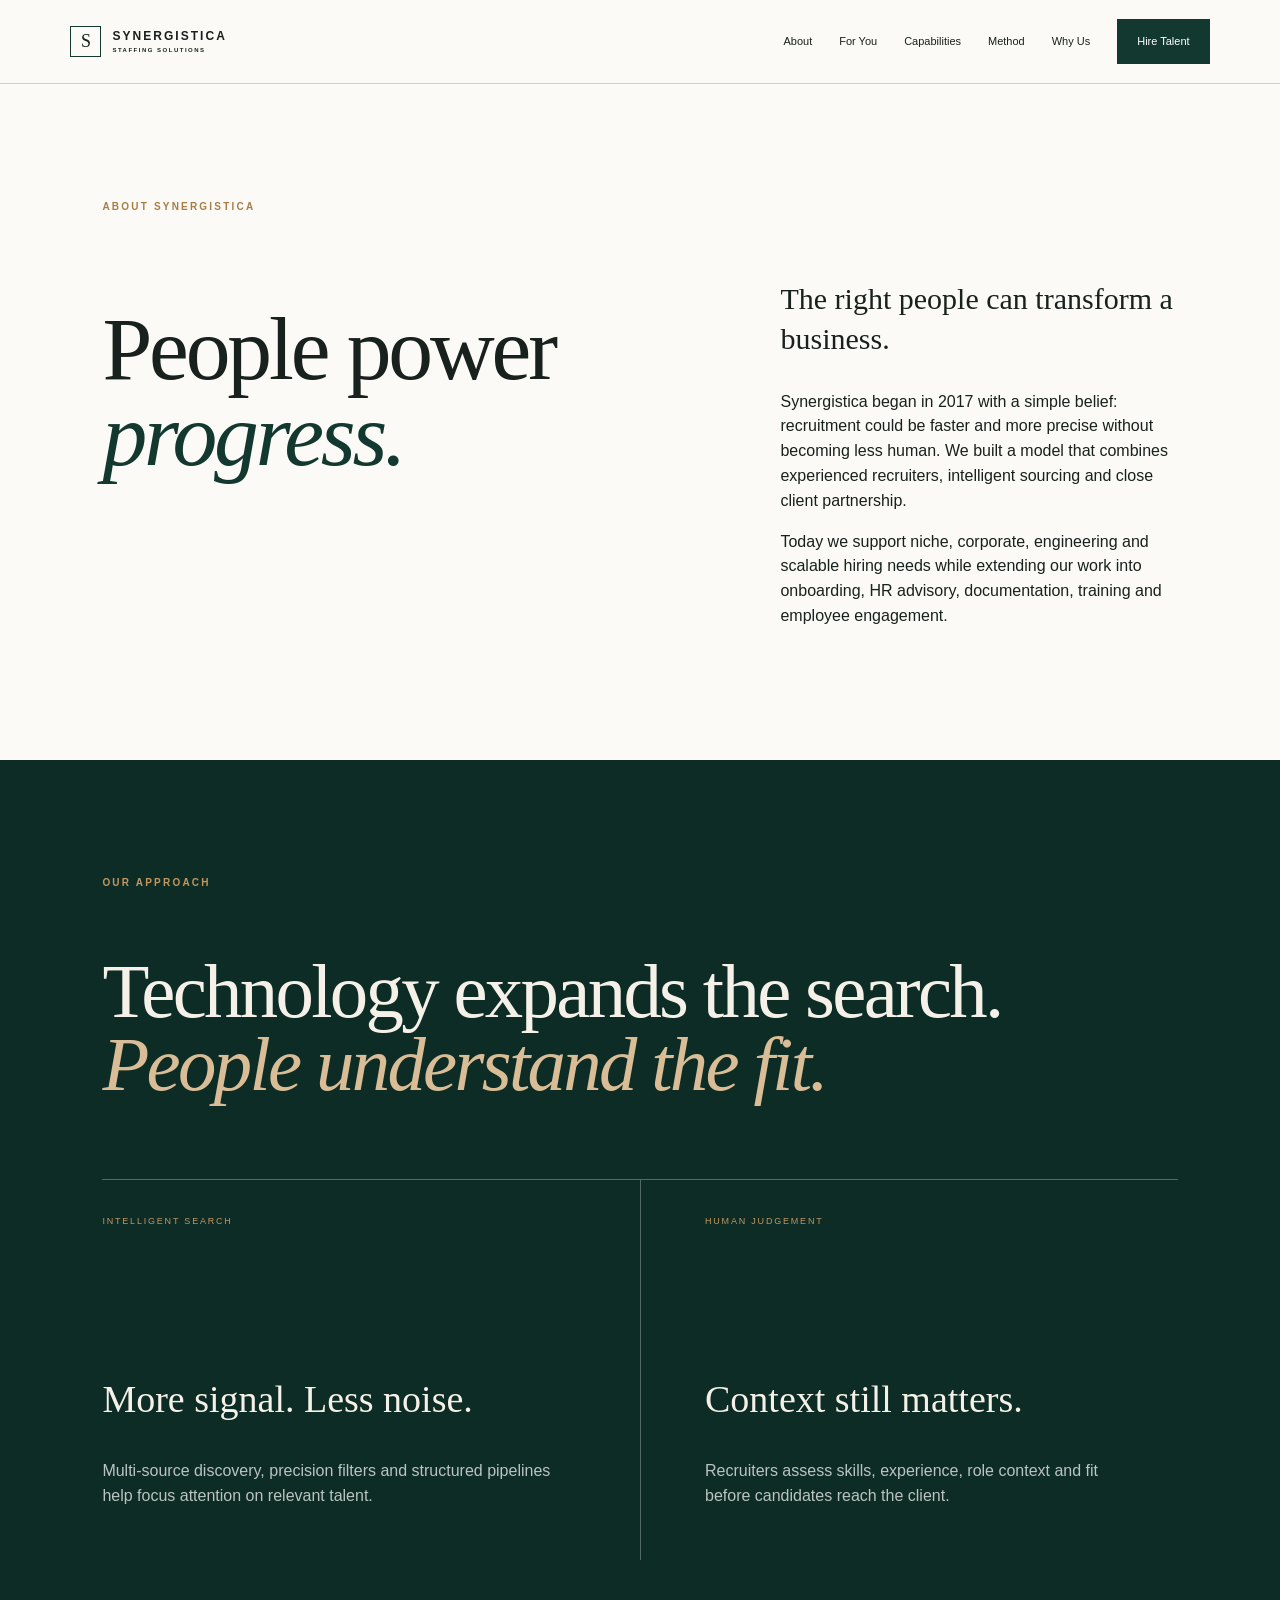
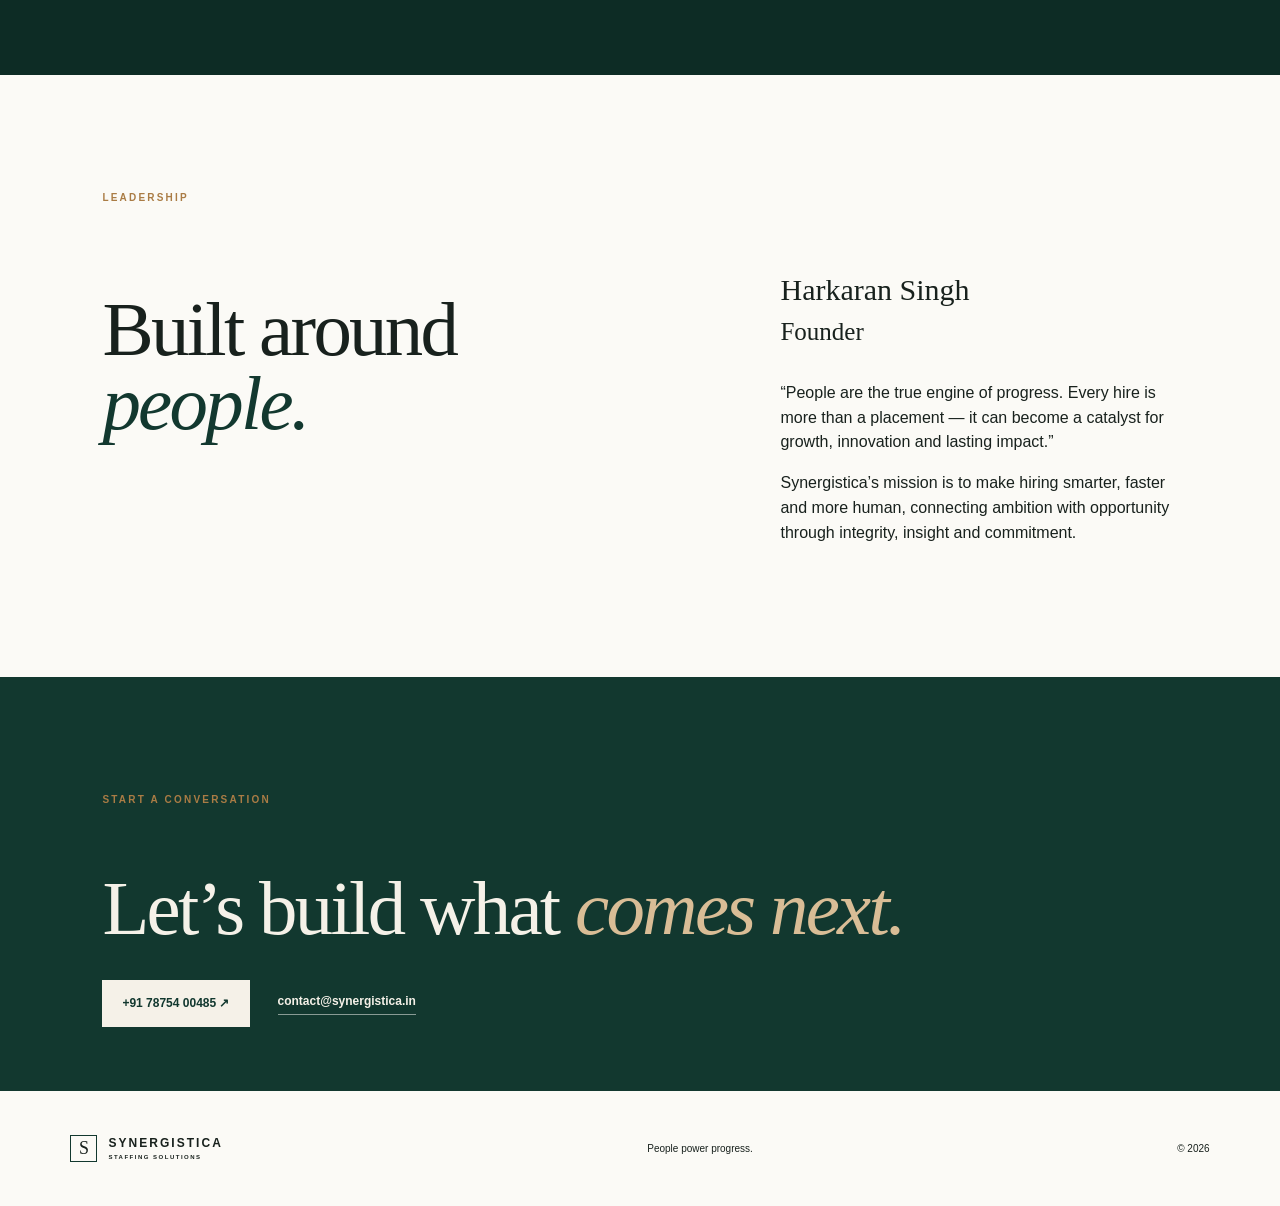
==== about.html @ ceaf5e7e "Set Harkaran Singh as sole founder and remove team listing" ====
<!doctype html><html lang="en"><head><meta charset="utf-8"><meta name="viewport" content="width=device-width,initial-scale=1"><meta name="theme-color" content="#12382f"><link rel="stylesheet" href="style.css"><title>About & Leadership | Synergistica Staffing Solutions</title><meta name="description" content="Meet Synergistica Staffing Solutions, founded in 2017 to bring human recruitment expertise and intelligent technology together."></head><body><header><a class="brand" href="index.html"><span>S</span><i>SYNERGISTICA<small>STAFFING SOLUTIONS</small></i></a><button class="menu" aria-label="Toggle menu">☰</button><nav><a href="about.html">About</a><a href="index.html#pathways">For You</a><a href="capabilities.html">Capabilities</a><a href="index.html#process">Method</a><a href="index.html#why">Why Us</a><a class="navcta" href="index.html#contact">Hire Talent</a></nav></header><main><section class="editorial"><div class="section-label">ABOUT SYNERGISTICA</div><div class="editorial-grid"><h1 style="font-size:clamp(56px,7vw,105px)">People power <span>progress.</span></h1><div><p class="big">The right people can transform a business.</p><p>Synergistica began in 2017 with a simple belief: recruitment could be faster and more precise without becoming less human. We built a model that combines experienced recruiters, intelligent sourcing and close client partnership.</p><p>Today we support niche, corporate, engineering and scalable hiring needs while extending our work into onboarding, HR advisory, documentation, training and employee engagement.</p></div></div></section><section class="forest"><div class="section-label">OUR APPROACH</div><h2>Technology expands the search.<br><em>People understand the fit.</em></h2><div class="path-grid"><article><span>INTELLIGENT SEARCH</span><div><h3>More signal. Less noise.</h3><p>Multi-source discovery, precision filters and structured pipelines help focus attention on relevant talent.</p></div></article><article><span>HUMAN JUDGEMENT</span><div><h3>Context still matters.</h3><p>Recruiters assess skills, experience, role context and fit before candidates reach the client.</p></div></article></div></section><section><div class="section-label">LEADERSHIP</div><div class="editorial-grid"><h2>Built around <em>people.</em></h2><div><p class="big">Harkaran Singh<br><small>Founder</small></p><p>“People are the true engine of progress. Every hire is more than a placement — it can become a catalyst for growth, innovation and lasting impact.”</p><p>Synergistica’s mission is to make hiring smarter, faster and more human, connecting ambition with opportunity through integrity, insight and commitment.</p></div></div></section><section class="contact"><div class="section-label">START A CONVERSATION</div><h2>Let’s build what <em>comes next.</em></h2><div class="actions"><a class="primary cream" href="tel:+917875400485">+91 78754 00485 ↗</a><a class="email" href="mailto:contact@synergistica.in">contact@synergistica.in</a></div></section></main><footer><a class="brand" href="index.html"><span>S</span><i>SYNERGISTICA<small>STAFFING SOLUTIONS</small></i></a><p>People power progress.</p><p>© <span id="year"></span></p></footer><script src="script.js"></script></body></html>
---- style.css ----
:root{--ink:#18211d;--forest:#12382f;--forest2:#0d2c25;--ivory:#f5f1e8;--paper:#fbfaf6;--sand:#e8dfcf;--bronze:#aa7c45;--line:#d8d3c8}*{box-sizing:border-box}html{scroll-behavior:smooth}body{margin:0;background:var(--paper);color:var(--ink);font-family:Arial,Helvetica,sans-serif;line-height:1.55}header{height:84px;display:flex;align-items:center;justify-content:space-between;padding:0 5.5vw;position:sticky;top:0;z-index:30;background:rgba(251,250,246,.93);backdrop-filter:blur(14px);border-bottom:1px solid var(--line)}.brand{display:flex;align-items:center;gap:11px;color:inherit;text-decoration:none}.brand span{width:31px;height:31px;border:1px solid var(--forest);display:grid;place-items:center;font:18px Georgia,serif}.brand i{font-style:normal;font-size:12px;font-weight:700;letter-spacing:.17em;line-height:1}.brand small{display:block;font-size:6px;letter-spacing:.25em;margin-top:5px}nav{display:flex;align-items:center;gap:27px}nav a{font-size:11px;text-decoration:none;color:var(--ink)}.navcta,.primary{background:var(--forest);color:#fff!important;padding:14px 20px}.menu{display:none;border:0;background:none;font-size:24px}.hero{min-height:calc(100vh - 84px);display:grid;grid-template-columns:58% 42%;padding:0;border-bottom:1px solid var(--line)}.hero-copy{padding:10vw 5vw 8vw 8vw;display:flex;flex-direction:column;justify-content:center}.eyebrow,.section-label{font-size:10px;font-weight:700;letter-spacing:.22em;color:var(--bronze)}h1,h2{font-family:Georgia,'Times New Roman',serif;font-weight:400;line-height:.96;letter-spacing:-.035em;margin:.3em 0}h1{font-size:clamp(60px,7.5vw,118px)}h1 span,h2 em{font-style:italic;color:var(--forest)}h2{font-size:clamp(50px,6vw,86px)}.lead{max-width:630px;font-size:17px;color:#59615d}.actions{display:flex;align-items:center;gap:28px;margin-top:35px;flex-wrap:wrap}.actions a{text-decoration:none;font-size:12px;font-weight:700}.textlink{color:var(--ink);border-bottom:1px solid var(--ink);padding-bottom:4px}.hero-visual{background:var(--forest);color:var(--ivory);position:relative;padding:5vw;display:flex;align-items:flex-end;overflow:hidden}.hero-visual:before{content:"S";position:absolute;font:38vw Georgia,serif;color:rgba(255,255,255,.035);left:-3vw;top:-10vw}.visual-word{font:clamp(48px,6vw,90px)/.85 Georgia,serif;letter-spacing:-.06em;z-index:1}.visual-note{position:absolute;right:4vw;top:5vw;font-size:10px;letter-spacing:.15em;text-transform:uppercase;border-top:1px solid #6c837c;padding-top:12px}.proof{display:grid;grid-template-columns:repeat(3,1fr) 2fr;padding:0 8vw!important;border-bottom:1px solid var(--line)}.proof>div,.proof>p{padding:38px 30px;border-left:1px solid var(--line);margin:0}.proof small{display:block;font-size:8px;letter-spacing:.2em}.proof strong{font:38px Georgia,serif;color:var(--forest)}.proof p{font:18px Georgia,serif}section{padding:9vw 8vw}.section-label{margin-bottom:5vw}.editorial-grid,.why-grid{display:grid;grid-template-columns:1.15fr .85fr;gap:11vw}.big{font:30px/1.35 Georgia,serif;margin-top:0}.forest{background:var(--forest2);color:var(--ivory)}.forest .section-label{color:#c39761}.forest h2 em{color:#d9bd96}.path-grid{display:grid;grid-template-columns:1fr 1fr;margin-top:6vw;border-top:1px solid #526a63}.path-grid article{min-height:380px;padding:35px 5vw 35px 0;display:flex;flex-direction:column;justify-content:space-between}.path-grid article+article{border-left:1px solid #526a63;padding-left:5vw}.path-grid span,.cap-grid b,.timeline b{font-size:9px;letter-spacing:.2em;color:#c39761}.path-grid h3{font:38px Georgia,serif;max-width:430px}.path-grid p{max-width:450px;color:#bac4c0}.path-grid a{color:var(--ivory);font-size:12px}.heading-row{display:grid;grid-template-columns:1.4fr .6fr;align-items:end;gap:8vw}.heading-row p{max-width:300px}.cap-grid{display:grid;grid-template-columns:2fr 1fr 1fr;margin-top:5vw;border-top:1px solid var(--line);border-left:1px solid var(--line)}.cap-grid article{min-height:230px;padding:30px;border-right:1px solid var(--line);border-bottom:1px solid var(--line)}.cap-grid .feature{grid-row:span 2;min-height:460px;background:var(--ivory);display:flex;flex-direction:column}.cap-grid .feature p{margin-top:auto}.cap-grid h3{font:26px Georgia,serif}.feature h3{font-size:40px}.cap-grid p{font-size:13px;color:#5e6661}.sand{background:var(--ivory)}.timeline{display:grid;grid-template-columns:repeat(5,1fr);margin-top:6vw;border-top:1px solid #c8c0b2}.timeline div{padding:30px 22px 20px 0;border-right:1px solid #c8c0b2;min-height:190px}.timeline div+div{padding-left:22px}.timeline h3{font:28px Georgia,serif}.timeline p{font-size:12px}.reason-list{border-top:1px solid var(--line)}.reason-list article{display:grid;grid-template-columns:55px 1fr;padding:26px 0;border-bottom:1px solid var(--line)}.reason-list span{font-size:9px;color:var(--bronze)}.reason-list h3{font:25px Georgia,serif;margin:0}.reason-list p{font-size:12px}.contact{background:var(--forest);color:var(--ivory);padding-bottom:5vw}.contact h2 em{color:#d9bd96}.contact>p{max-width:550px}.cream{background:var(--ivory);color:var(--forest)!important}.email{color:var(--ivory);border-bottom:1px solid #899b95;padding-bottom:4px}.contact-foot{display:grid;grid-template-columns:2fr 1fr 1fr;border-top:1px solid #526a63;margin-top:8vw;padding-top:25px;font-size:11px;color:#c6d0cc}footer{padding:40px 5.5vw;display:flex;align-items:center;justify-content:space-between;font-size:10px}footer .brand span{width:27px;height:27px}.forest,.contact{border:0}@media(max-width:850px){header{height:70px;padding:0 5vw}.menu{display:block}nav{display:none;position:absolute;top:70px;left:0;right:0;background:var(--paper);padding:25px 5vw;flex-direction:column;align-items:stretch;border-bottom:1px solid var(--line)}nav.open{display:flex}.hero{grid-template-columns:1fr;min-height:0}.hero-copy{padding:18vw 6vw 13vw}.hero-visual{min-height:65vw;padding:8vw 6vw}.visual-word{font-size:15vw}.proof{grid-template-columns:1fr 1fr;padding:0 6vw!important}.proof>p{grid-column:1/-1;border-top:1px solid var(--line)}.proof>div,.proof>p{padding:25px 15px}.proof strong{font-size:31px}section{padding:18vw 6vw}.section-label{margin-bottom:10vw}.editorial-grid,.why-grid,.heading-row,.path-grid{grid-template-columns:1fr;gap:5vw}.path-grid article{min-height:320px;padding:35px 0}.path-grid article+article{border-left:0;border-top:1px solid #526a63;padding-left:0}.cap-grid{grid-template-columns:1fr}.cap-grid .feature{grid-row:auto;min-height:350px}.timeline{grid-template-columns:1fr 1fr}.timeline div{min-height:150px}.contact-foot{grid-template-columns:1fr 1fr;gap:20px}footer{flex-direction:column;align-items:flex-start;gap:20px}h1{font-size:16vw}h2{font-size:13vw}.big{font-size:25px}}
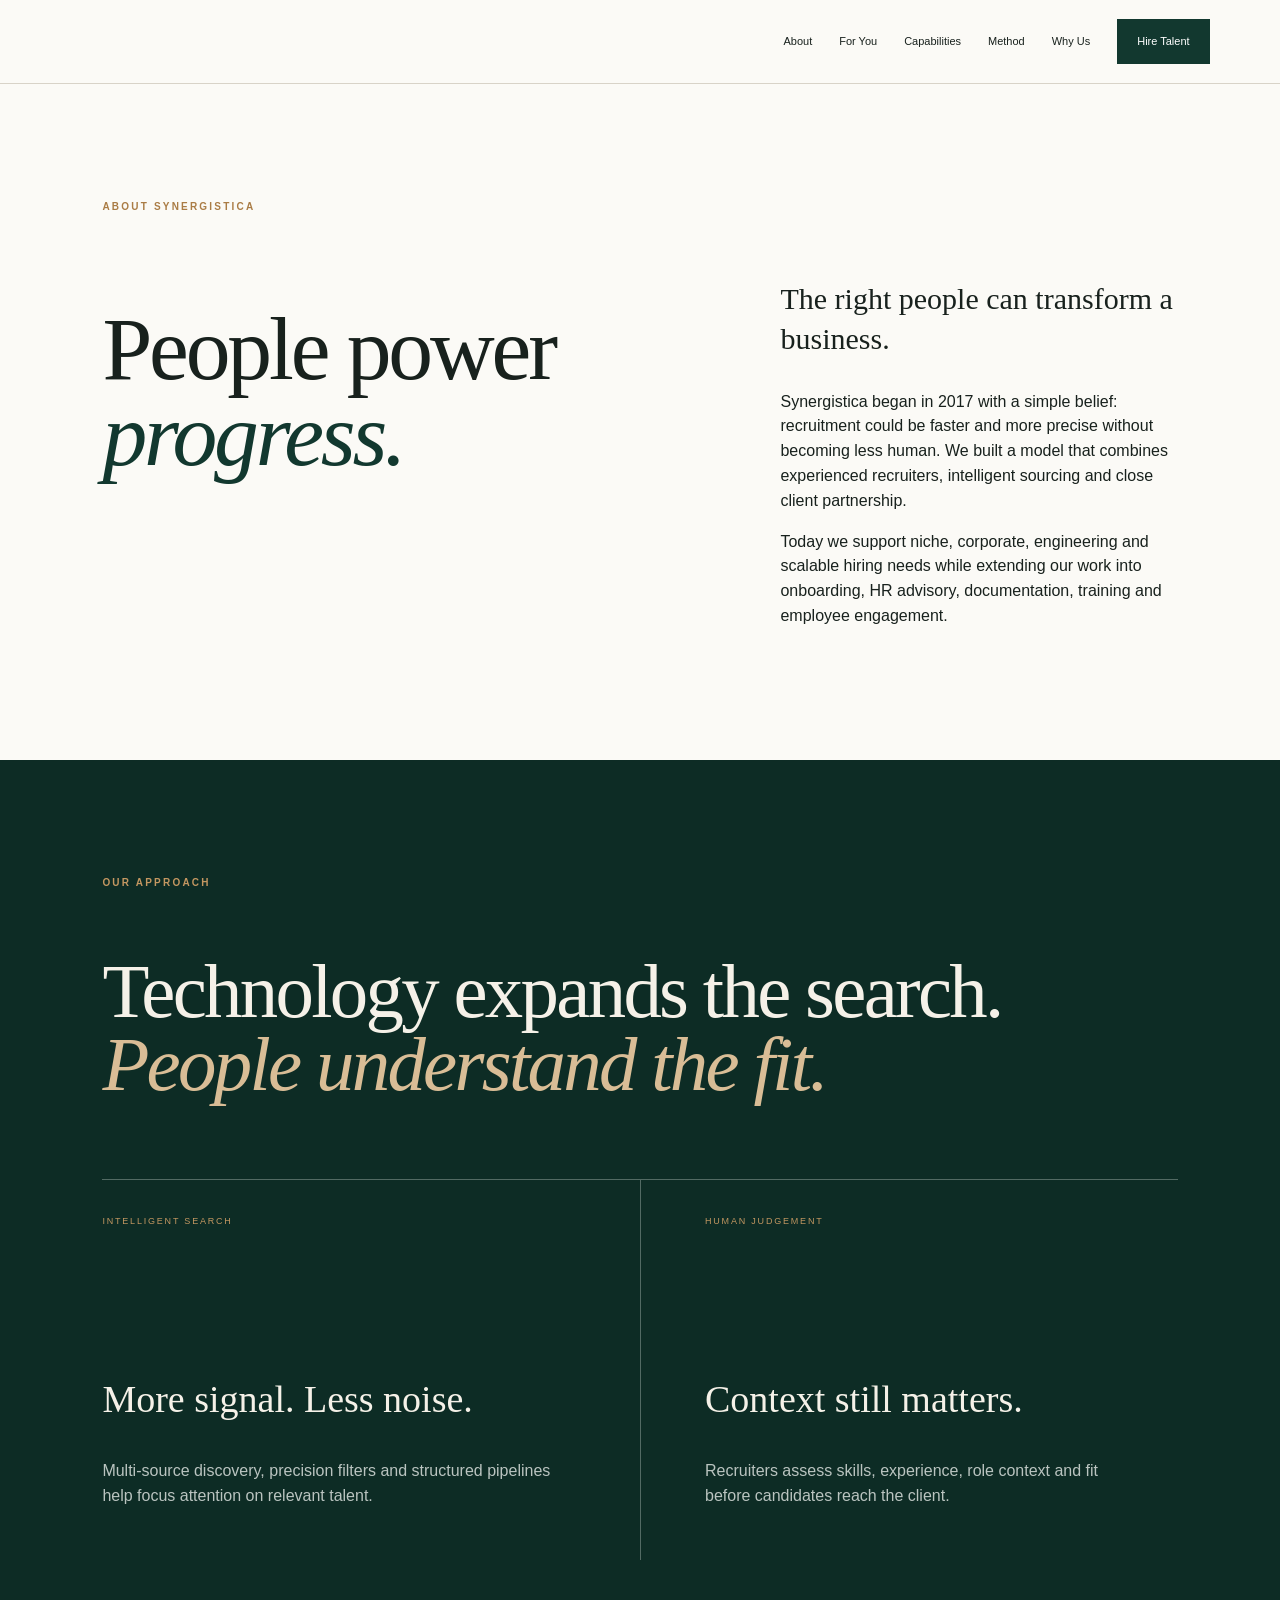
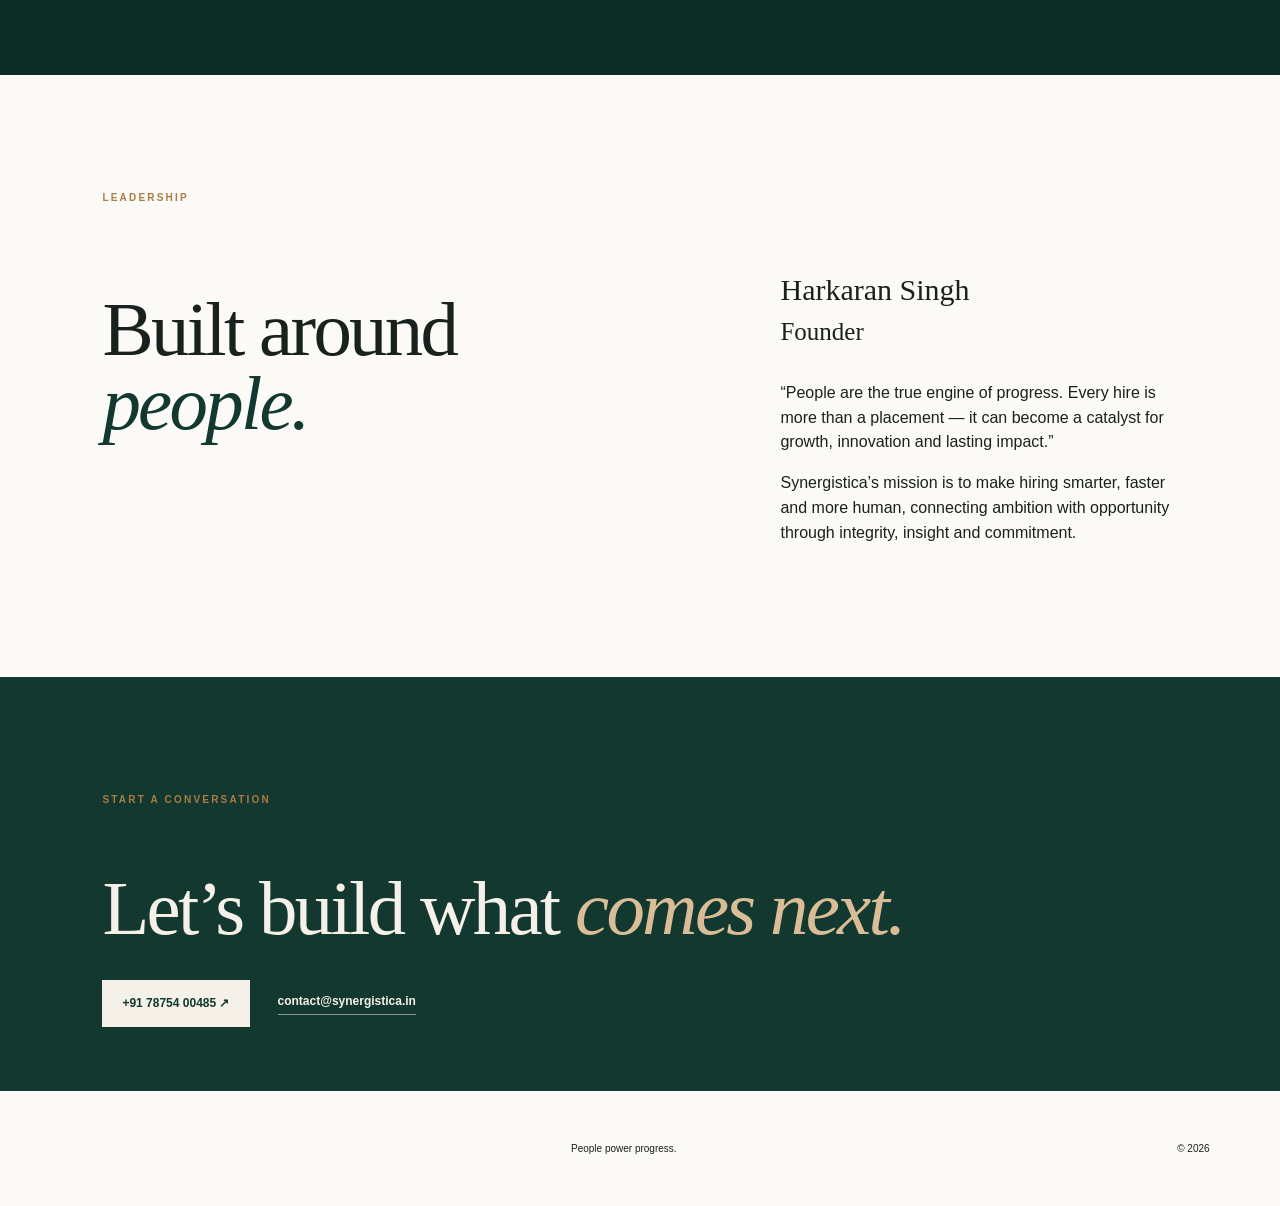
==== commit 2065517d: "Deploy Synergistica logo to about.html" ====
--- a/about.html
+++ b/about.html
@@ -1 +1 @@
-<!doctype html><html lang="en"><head><meta charset="utf-8"><meta name="viewport" content="width=device-width,initial-scale=1"><meta name="theme-color" content="#12382f"><link rel="stylesheet" href="style.css"><title>About & Leadership | Synergistica Staffing Solutions</title><meta name="description" content="Meet Synergistica Staffing Solutions, founded in 2017 to bring human recruitment expertise and intelligent technology together."></head><body><header><a class="brand" href="index.html"><span>S</span><i>SYNERGISTICA<small>STAFFING SOLUTIONS</small></i></a><button class="menu" aria-label="Toggle menu">☰</button><nav><a href="about.html">About</a><a href="index.html#pathways">For You</a><a href="capabilities.html">Capabilities</a><a href="index.html#process">Method</a><a href="index.html#why">Why Us</a><a class="navcta" href="index.html#contact">Hire Talent</a></nav></header><main><section class="editorial"><div class="section-label">ABOUT SYNERGISTICA</div><div class="editorial-grid"><h1 style="font-size:clamp(56px,7vw,105px)">People power <span>progress.</span></h1><div><p class="big">The right people can transform a business.</p><p>Synergistica began in 2017 with a simple belief: recruitment could be faster and more precise without becoming less human. We built a model that combines experienced recruiters, intelligent sourcing and close client partnership.</p><p>Today we support niche, corporate, engineering and scalable hiring needs while extending our work into onboarding, HR advisory, documentation, training and employee engagement.</p></div></div></section><section class="forest"><div class="section-label">OUR APPROACH</div><h2>Technology expands the search.<br><em>People understand the fit.</em></h2><div class="path-grid"><article><span>INTELLIGENT SEARCH</span><div><h3>More signal. Less noise.</h3><p>Multi-source discovery, precision filters and structured pipelines help focus attention on relevant talent.</p></div></article><article><span>HUMAN JUDGEMENT</span><div><h3>Context still matters.</h3><p>Recruiters assess skills, experience, role context and fit before candidates reach the client.</p></div></article></div></section><section><div class="section-label">LEADERSHIP</div><div class="editorial-grid"><h2>Built around <em>people.</em></h2><div><p class="big">Harkaran Singh<br><small>Founder</small></p><p>“People are the true engine of progress. Every hire is more than a placement — it can become a catalyst for growth, innovation and lasting impact.”</p><p>Synergistica’s mission is to make hiring smarter, faster and more human, connecting ambition with opportunity through integrity, insight and commitment.</p></div></div></section><section class="contact"><div class="section-label">START A CONVERSATION</div><h2>Let’s build what <em>comes next.</em></h2><div class="actions"><a class="primary cream" href="tel:+917875400485">+91 78754 00485 ↗</a><a class="email" href="mailto:contact@synergistica.in">contact@synergistica.in</a></div></section></main><footer><a class="brand" href="index.html"><span>S</span><i>SYNERGISTICA<small>STAFFING SOLUTIONS</small></i></a><p>People power progress.</p><p>© <span id="year"></span></p></footer><script src="script.js"></script></body></html>+<!doctype html><html lang="en"><head><meta charset="utf-8"><meta name="viewport" content="width=device-width,initial-scale=1"><meta name="theme-color" content="#12382f"><link rel="stylesheet" href="style.css"><title>About & Leadership | Synergistica Staffing Solutions</title><meta name="description" content="Meet Synergistica Staffing Solutions, founded in 2017 to bring human recruitment expertise and intelligent technology together."></head><body><header><a class="brand brand-logo" href="index.html" aria-label="Synergistica Staffing Solutions"><img src="assets/synergistica-logo.svg" alt="Synergistica Staffing Solutions"></a><button class="menu" aria-label="Toggle menu">☰</button><nav><a href="about.html">About</a><a href="index.html#pathways">For You</a><a href="capabilities.html">Capabilities</a><a href="index.html#process">Method</a><a href="index.html#why">Why Us</a><a class="navcta" href="index.html#contact">Hire Talent</a></nav></header><main><section class="editorial"><div class="section-label">ABOUT SYNERGISTICA</div><div class="editorial-grid"><h1 style="font-size:clamp(56px,7vw,105px)">People power <span>progress.</span></h1><div><p class="big">The right people can transform a business.</p><p>Synergistica began in 2017 with a simple belief: recruitment could be faster and more precise without becoming less human. We built a model that combines experienced recruiters, intelligent sourcing and close client partnership.</p><p>Today we support niche, corporate, engineering and scalable hiring needs while extending our work into onboarding, HR advisory, documentation, training and employee engagement.</p></div></div></section><section class="forest"><div class="section-label">OUR APPROACH</div><h2>Technology expands the search.<br><em>People understand the fit.</em></h2><div class="path-grid"><article><span>INTELLIGENT SEARCH</span><div><h3>More signal. Less noise.</h3><p>Multi-source discovery, precision filters and structured pipelines help focus attention on relevant talent.</p></div></article><article><span>HUMAN JUDGEMENT</span><div><h3>Context still matters.</h3><p>Recruiters assess skills, experience, role context and fit before candidates reach the client.</p></div></article></div></section><section><div class="section-label">LEADERSHIP</div><div class="editorial-grid"><h2>Built around <em>people.</em></h2><div><p class="big">Harkaran Singh<br><small>Founder</small></p><p>“People are the true engine of progress. Every hire is more than a placement — it can become a catalyst for growth, innovation and lasting impact.”</p><p>Synergistica’s mission is to make hiring smarter, faster and more human, connecting ambition with opportunity through integrity, insight and commitment.</p></div></div></section><section class="contact"><div class="section-label">START A CONVERSATION</div><h2>Let’s build what <em>comes next.</em></h2><div class="actions"><a class="primary cream" href="tel:+917875400485">+91 78754 00485 ↗</a><a class="email" href="mailto:contact@synergistica.in">contact@synergistica.in</a></div></section></main><footer><a class="brand brand-logo" href="index.html" aria-label="Synergistica Staffing Solutions"><img src="assets/synergistica-logo.svg" alt="Synergistica Staffing Solutions"></a><p>People power progress.</p><p>© <span id="year"></span></p></footer><script src="script.js"></script></body></html>
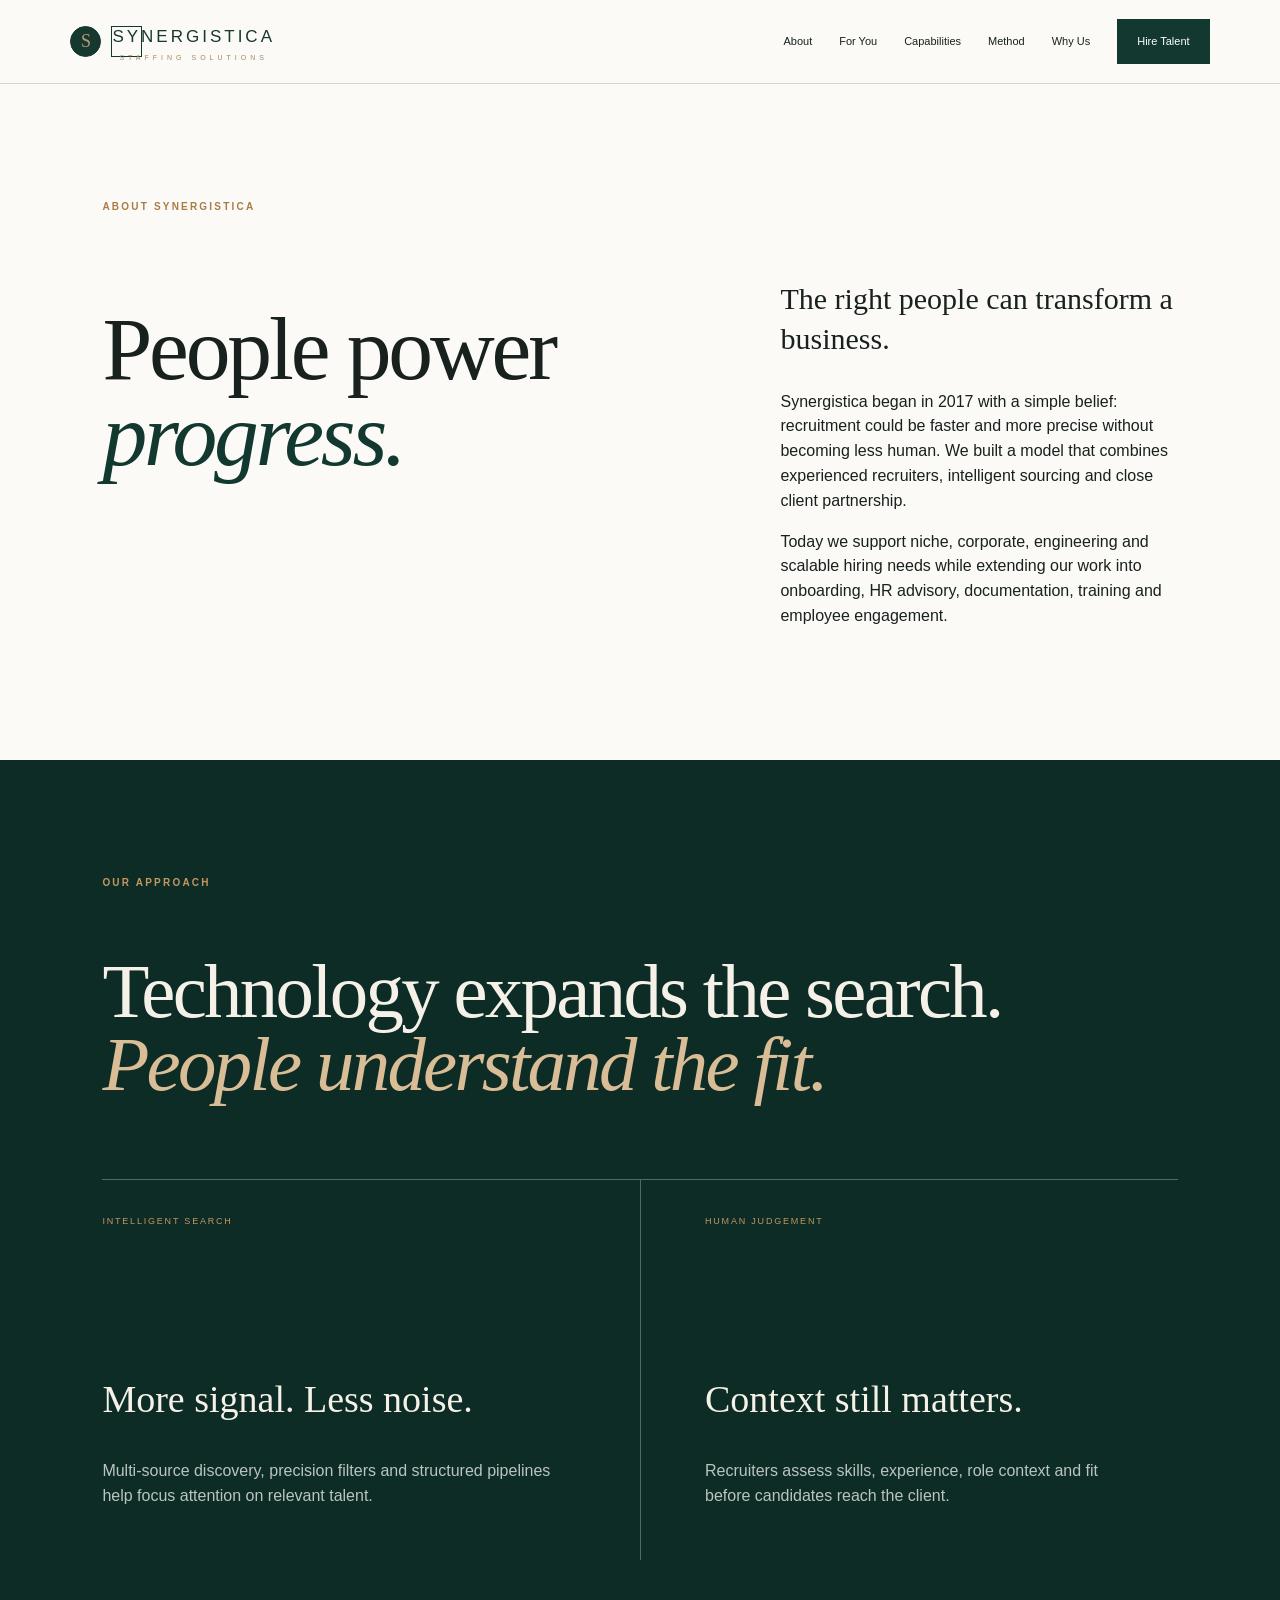
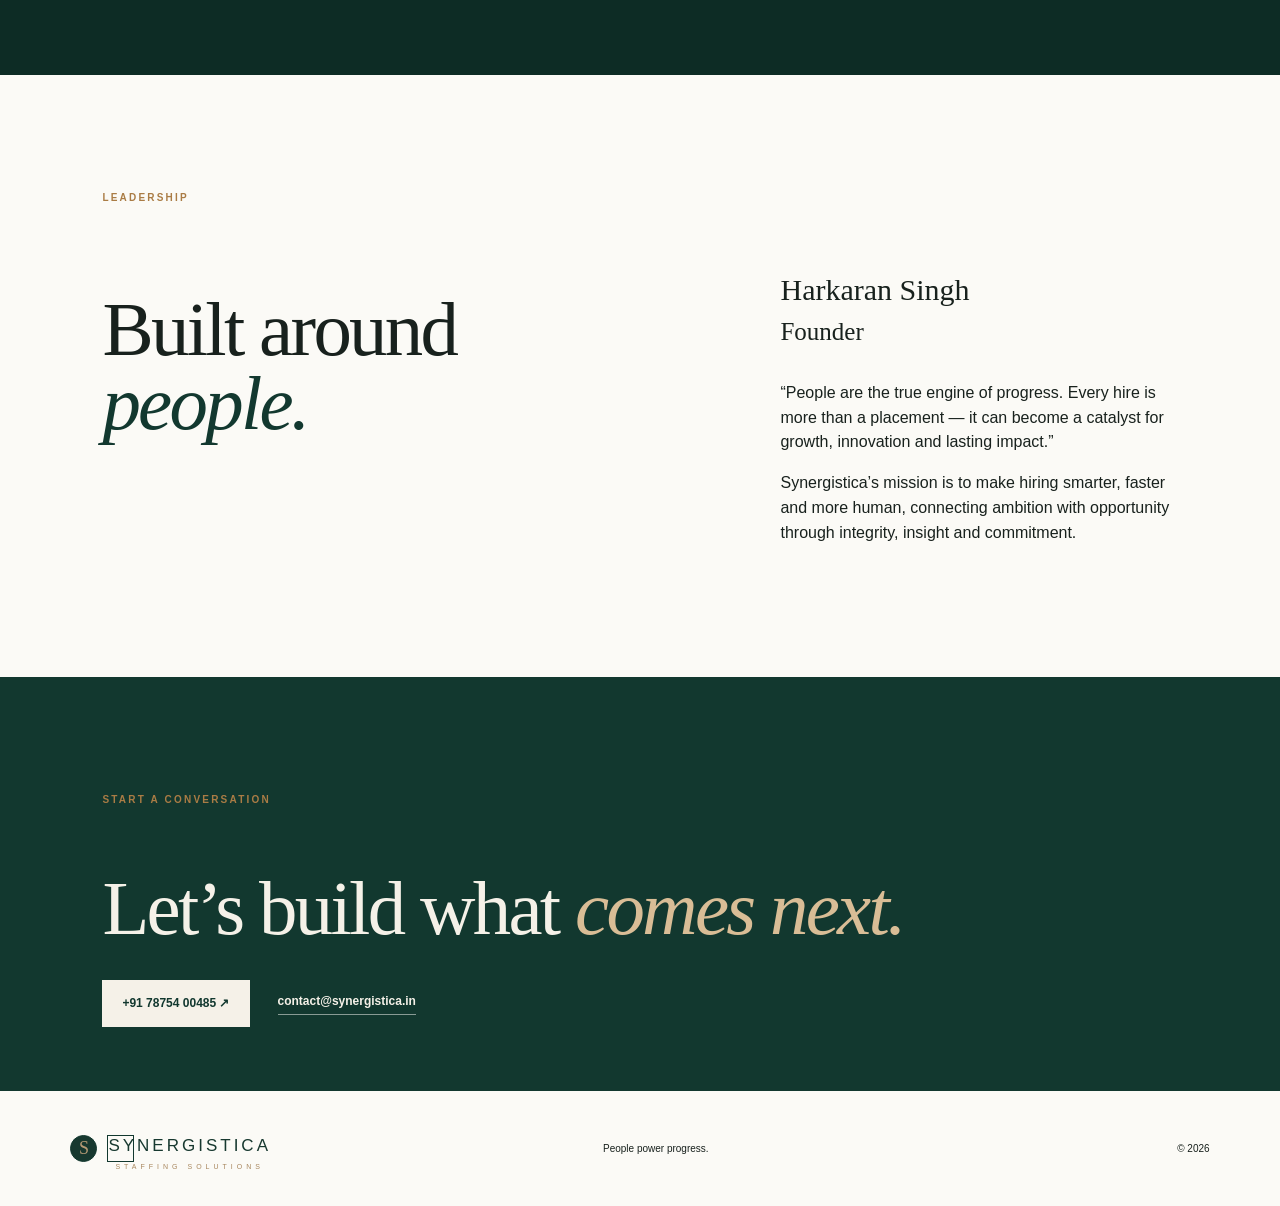
==== commit f8b2a400: "Standardize branding and add SEO social metadata" ====
--- a/about.html
+++ b/about.html
@@ -1 +1 @@
-<!doctype html><html lang="en"><head><meta charset="utf-8"><meta name="viewport" content="width=device-width,initial-scale=1"><meta name="theme-color" content="#12382f"><link rel="stylesheet" href="style.css"><title>About & Leadership | Synergistica Staffing Solutions</title><meta name="description" content="Meet Synergistica Staffing Solutions, founded in 2017 to bring human recruitment expertise and intelligent technology together."></head><body><header><a class="brand brand-logo" href="index.html" aria-label="Synergistica Staffing Solutions"><img src="assets/synergistica-logo.svg" alt="Synergistica Staffing Solutions"></a><button class="menu" aria-label="Toggle menu">☰</button><nav><a href="about.html">About</a><a href="index.html#pathways">For You</a><a href="capabilities.html">Capabilities</a><a href="index.html#process">Method</a><a href="index.html#why">Why Us</a><a class="navcta" href="index.html#contact">Hire Talent</a></nav></header><main><section class="editorial"><div class="section-label">ABOUT SYNERGISTICA</div><div class="editorial-grid"><h1 style="font-size:clamp(56px,7vw,105px)">People power <span>progress.</span></h1><div><p class="big">The right people can transform a business.</p><p>Synergistica began in 2017 with a simple belief: recruitment could be faster and more precise without becoming less human. We built a model that combines experienced recruiters, intelligent sourcing and close client partnership.</p><p>Today we support niche, corporate, engineering and scalable hiring needs while extending our work into onboarding, HR advisory, documentation, training and employee engagement.</p></div></div></section><section class="forest"><div class="section-label">OUR APPROACH</div><h2>Technology expands the search.<br><em>People understand the fit.</em></h2><div class="path-grid"><article><span>INTELLIGENT SEARCH</span><div><h3>More signal. Less noise.</h3><p>Multi-source discovery, precision filters and structured pipelines help focus attention on relevant talent.</p></div></article><article><span>HUMAN JUDGEMENT</span><div><h3>Context still matters.</h3><p>Recruiters assess skills, experience, role context and fit before candidates reach the client.</p></div></article></div></section><section><div class="section-label">LEADERSHIP</div><div class="editorial-grid"><h2>Built around <em>people.</em></h2><div><p class="big">Harkaran Singh<br><small>Founder</small></p><p>“People are the true engine of progress. Every hire is more than a placement — it can become a catalyst for growth, innovation and lasting impact.”</p><p>Synergistica’s mission is to make hiring smarter, faster and more human, connecting ambition with opportunity through integrity, insight and commitment.</p></div></div></section><section class="contact"><div class="section-label">START A CONVERSATION</div><h2>Let’s build what <em>comes next.</em></h2><div class="actions"><a class="primary cream" href="tel:+917875400485">+91 78754 00485 ↗</a><a class="email" href="mailto:contact@synergistica.in">contact@synergistica.in</a></div></section></main><footer><a class="brand brand-logo" href="index.html" aria-label="Synergistica Staffing Solutions"><img src="assets/synergistica-logo.svg" alt="Synergistica Staffing Solutions"></a><p>People power progress.</p><p>© <span id="year"></span></p></footer><script src="script.js"></script></body></html>+<!doctype html><html lang="en"><head><meta charset="utf-8"><meta name="viewport" content="width=device-width,initial-scale=1"><meta name="theme-color" content="#12382f"><link rel="stylesheet" href="style.css"><title>About & Leadership | Synergistica Staffing Solutions</title><meta name="description" content="Meet Synergistica Staffing Solutions, founded in 2017 to bring human recruitment expertise and intelligent technology together."><link rel="canonical" href="https://karanzing1992.github.io/synergistica-website/about.html"><meta property="og:type" content="website"><meta property="og:site_name" content="Synergistica Staffing Solutions"><meta property="og:title" content="About & Leadership | Synergistica Staffing Solutions"><meta property="og:url" content="https://karanzing1992.github.io/synergistica-website/about.html"><meta name="twitter:card" content="summary"></head><body><header><a class="brand brand-logo" href="index.html" aria-label="Synergistica Staffing Solutions"><span class="brand-symbol" aria-hidden="true">S</span><span class="brand-type"><strong>SYNERGISTICA</strong><small>STAFFING SOLUTIONS</small></span></a><button class="menu" aria-label="Toggle menu">☰</button><nav><a href="about.html">About</a><a href="index.html#pathways">For You</a><a href="capabilities.html">Capabilities</a><a href="index.html#process">Method</a><a href="index.html#why">Why Us</a><a class="navcta" href="index.html#contact">Hire Talent</a></nav></header><main><section class="editorial"><div class="section-label">ABOUT SYNERGISTICA</div><div class="editorial-grid"><h1 style="font-size:clamp(56px,7vw,105px)">People power <span>progress.</span></h1><div><p class="big">The right people can transform a business.</p><p>Synergistica began in 2017 with a simple belief: recruitment could be faster and more precise without becoming less human. We built a model that combines experienced recruiters, intelligent sourcing and close client partnership.</p><p>Today we support niche, corporate, engineering and scalable hiring needs while extending our work into onboarding, HR advisory, documentation, training and employee engagement.</p></div></div></section><section class="forest"><div class="section-label">OUR APPROACH</div><h2>Technology expands the search.<br><em>People understand the fit.</em></h2><div class="path-grid"><article><span>INTELLIGENT SEARCH</span><div><h3>More signal. Less noise.</h3><p>Multi-source discovery, precision filters and structured pipelines help focus attention on relevant talent.</p></div></article><article><span>HUMAN JUDGEMENT</span><div><h3>Context still matters.</h3><p>Recruiters assess skills, experience, role context and fit before candidates reach the client.</p></div></article></div></section><section><div class="section-label">LEADERSHIP</div><div class="editorial-grid"><h2>Built around <em>people.</em></h2><div><p class="big">Harkaran Singh<br><small>Founder</small></p><p>“People are the true engine of progress. Every hire is more than a placement — it can become a catalyst for growth, innovation and lasting impact.”</p><p>Synergistica’s mission is to make hiring smarter, faster and more human, connecting ambition with opportunity through integrity, insight and commitment.</p></div></div></section><section class="contact"><div class="section-label">START A CONVERSATION</div><h2>Let’s build what <em>comes next.</em></h2><div class="actions"><a class="primary cream" href="tel:+917875400485">+91 78754 00485 ↗</a><a class="email" href="mailto:contact@synergistica.in">contact@synergistica.in</a></div></section></main><footer><a class="brand brand-logo" href="index.html" aria-label="Synergistica Staffing Solutions"><span class="brand-symbol" aria-hidden="true">S</span><span class="brand-type"><strong>SYNERGISTICA</strong><small>STAFFING SOLUTIONS</small></span></a><p>People power progress.</p><p>© <span id="year"></span></p></footer><script src="script.js"></script></body></html>
--- a/style.css
+++ b/style.css
@@ -1 +1,10 @@
-:root{--ink:#18211d;--forest:#12382f;--forest2:#0d2c25;--ivory:#f5f1e8;--paper:#fbfaf6;--sand:#e8dfcf;--bronze:#aa7c45;--line:#d8d3c8}*{box-sizing:border-box}html{scroll-behavior:smooth}body{margin:0;background:var(--paper);color:var(--ink);font-family:Arial,Helvetica,sans-serif;line-height:1.55}header{height:84px;display:flex;align-items:center;justify-content:space-between;padding:0 5.5vw;position:sticky;top:0;z-index:30;background:rgba(251,250,246,.93);backdrop-filter:blur(14px);border-bottom:1px solid var(--line)}.brand{display:flex;align-items:center;gap:11px;color:inherit;text-decoration:none}.brand span{width:31px;height:31px;border:1px solid var(--forest);display:grid;place-items:center;font:18px Georgia,serif}.brand i{font-style:normal;font-size:12px;font-weight:700;letter-spacing:.17em;line-height:1}.brand small{display:block;font-size:6px;letter-spacing:.25em;margin-top:5px}nav{display:flex;align-items:center;gap:27px}nav a{font-size:11px;text-decoration:none;color:var(--ink)}.navcta,.primary{background:var(--forest);color:#fff!important;padding:14px 20px}.menu{display:none;border:0;background:none;font-size:24px}.hero{min-height:calc(100vh - 84px);display:grid;grid-template-columns:58% 42%;padding:0;border-bottom:1px solid var(--line)}.hero-copy{padding:10vw 5vw 8vw 8vw;display:flex;flex-direction:column;justify-content:center}.eyebrow,.section-label{font-size:10px;font-weight:700;letter-spacing:.22em;color:var(--bronze)}h1,h2{font-family:Georgia,'Times New Roman',serif;font-weight:400;line-height:.96;letter-spacing:-.035em;margin:.3em 0}h1{font-size:clamp(60px,7.5vw,118px)}h1 span,h2 em{font-style:italic;color:var(--forest)}h2{font-size:clamp(50px,6vw,86px)}.lead{max-width:630px;font-size:17px;color:#59615d}.actions{display:flex;align-items:center;gap:28px;margin-top:35px;flex-wrap:wrap}.actions a{text-decoration:none;font-size:12px;font-weight:700}.textlink{color:var(--ink);border-bottom:1px solid var(--ink);padding-bottom:4px}.hero-visual{background:var(--forest);color:var(--ivory);position:relative;padding:5vw;display:flex;align-items:flex-end;overflow:hidden}.hero-visual:before{content:"S";position:absolute;font:38vw Georgia,serif;color:rgba(255,255,255,.035);left:-3vw;top:-10vw}.visual-word{font:clamp(48px,6vw,90px)/.85 Georgia,serif;letter-spacing:-.06em;z-index:1}.visual-note{position:absolute;right:4vw;top:5vw;font-size:10px;letter-spacing:.15em;text-transform:uppercase;border-top:1px solid #6c837c;padding-top:12px}.proof{display:grid;grid-template-columns:repeat(3,1fr) 2fr;padding:0 8vw!important;border-bottom:1px solid var(--line)}.proof>div,.proof>p{padding:38px 30px;border-left:1px solid var(--line);margin:0}.proof small{display:block;font-size:8px;letter-spacing:.2em}.proof strong{font:38px Georgia,serif;color:var(--forest)}.proof p{font:18px Georgia,serif}section{padding:9vw 8vw}.section-label{margin-bottom:5vw}.editorial-grid,.why-grid{display:grid;grid-template-columns:1.15fr .85fr;gap:11vw}.big{font:30px/1.35 Georgia,serif;margin-top:0}.forest{background:var(--forest2);color:var(--ivory)}.forest .section-label{color:#c39761}.forest h2 em{color:#d9bd96}.path-grid{display:grid;grid-template-columns:1fr 1fr;margin-top:6vw;border-top:1px solid #526a63}.path-grid article{min-height:380px;padding:35px 5vw 35px 0;display:flex;flex-direction:column;justify-content:space-between}.path-grid article+article{border-left:1px solid #526a63;padding-left:5vw}.path-grid span,.cap-grid b,.timeline b{font-size:9px;letter-spacing:.2em;color:#c39761}.path-grid h3{font:38px Georgia,serif;max-width:430px}.path-grid p{max-width:450px;color:#bac4c0}.path-grid a{color:var(--ivory);font-size:12px}.heading-row{display:grid;grid-template-columns:1.4fr .6fr;align-items:end;gap:8vw}.heading-row p{max-width:300px}.cap-grid{display:grid;grid-template-columns:2fr 1fr 1fr;margin-top:5vw;border-top:1px solid var(--line);border-left:1px solid var(--line)}.cap-grid article{min-height:230px;padding:30px;border-right:1px solid var(--line);border-bottom:1px solid var(--line)}.cap-grid .feature{grid-row:span 2;min-height:460px;background:var(--ivory);display:flex;flex-direction:column}.cap-grid .feature p{margin-top:auto}.cap-grid h3{font:26px Georgia,serif}.feature h3{font-size:40px}.cap-grid p{font-size:13px;color:#5e6661}.sand{background:var(--ivory)}.timeline{display:grid;grid-template-columns:repeat(5,1fr);margin-top:6vw;border-top:1px solid #c8c0b2}.timeline div{padding:30px 22px 20px 0;border-right:1px solid #c8c0b2;min-height:190px}.timeline div+div{padding-left:22px}.timeline h3{font:28px Georgia,serif}.timeline p{font-size:12px}.reason-list{border-top:1px solid var(--line)}.reason-list article{display:grid;grid-template-columns:55px 1fr;padding:26px 0;border-bottom:1px solid var(--line)}.reason-list span{font-size:9px;color:var(--bronze)}.reason-list h3{font:25px Georgia,serif;margin:0}.reason-list p{font-size:12px}.contact{background:var(--forest);color:var(--ivory);padding-bottom:5vw}.contact h2 em{color:#d9bd96}.contact>p{max-width:550px}.cream{background:var(--ivory);color:var(--forest)!important}.email{color:var(--ivory);border-bottom:1px solid #899b95;padding-bottom:4px}.contact-foot{display:grid;grid-template-columns:2fr 1fr 1fr;border-top:1px solid #526a63;margin-top:8vw;padding-top:25px;font-size:11px;color:#c6d0cc}footer{padding:40px 5.5vw;display:flex;align-items:center;justify-content:space-between;font-size:10px}footer .brand span{width:27px;height:27px}.forest,.contact{border:0}@media(max-width:850px){header{height:70px;padding:0 5vw}.menu{display:block}nav{display:none;position:absolute;top:70px;left:0;right:0;background:var(--paper);padding:25px 5vw;flex-direction:column;align-items:stretch;border-bottom:1px solid var(--line)}nav.open{display:flex}.hero{grid-template-columns:1fr;min-height:0}.hero-copy{padding:18vw 6vw 13vw}.hero-visual{min-height:65vw;padding:8vw 6vw}.visual-word{font-size:15vw}.proof{grid-template-columns:1fr 1fr;padding:0 6vw!important}.proof>p{grid-column:1/-1;border-top:1px solid var(--line)}.proof>div,.proof>p{padding:25px 15px}.proof strong{font-size:31px}section{padding:18vw 6vw}.section-label{margin-bottom:10vw}.editorial-grid,.why-grid,.heading-row,.path-grid{grid-template-columns:1fr;gap:5vw}.path-grid article{min-height:320px;padding:35px 0}.path-grid article+article{border-left:0;border-top:1px solid #526a63;padding-left:0}.cap-grid{grid-template-columns:1fr}.cap-grid .feature{grid-row:auto;min-height:350px}.timeline{grid-template-columns:1fr 1fr}.timeline div{min-height:150px}.contact-foot{grid-template-columns:1fr 1fr;gap:20px}footer{flex-direction:column;align-items:flex-start;gap:20px}h1{font-size:16vw}h2{font-size:13vw}.big{font-size:25px}}+:root{--ink:#18211d;--forest:#12382f;--forest2:#0d2c25;--ivory:#f5f1e8;--paper:#fbfaf6;--sand:#e8dfcf;--bronze:#aa7c45;--line:#d8d3c8}*{box-sizing:border-box}html{scroll-behavior:smooth}body{margin:0;background:var(--paper);color:var(--ink);font-family:Arial,Helvetica,sans-serif;line-height:1.55}header{height:84px;display:flex;align-items:center;justify-content:space-between;padding:0 5.5vw;position:sticky;top:0;z-index:30;background:rgba(251,250,246,.93);backdrop-filter:blur(14px);border-bottom:1px solid var(--line)}.brand{display:flex;align-items:center;gap:11px;color:inherit;text-decoration:none}.brand span{width:31px;height:31px;border:1px solid var(--forest);display:grid;place-items:center;font:18px Georgia,serif}.brand i{font-style:normal;font-size:12px;font-weight:700;letter-spacing:.17em;line-height:1}.brand small{display:block;font-size:6px;letter-spacing:.25em;margin-top:5px}nav{display:flex;align-items:center;gap:27px}nav a{font-size:11px;text-decoration:none;color:var(--ink)}.navcta,.primary{background:var(--forest);color:#fff!important;padding:14px 20px}.menu{display:none;border:0;background:none;font-size:24px}.hero{min-height:calc(100vh - 84px);display:grid;grid-template-columns:58% 42%;padding:0;border-bottom:1px solid var(--line)}.hero-copy{padding:10vw 5vw 8vw 8vw;display:flex;flex-direction:column;justify-content:center}.eyebrow,.section-label{font-size:10px;font-weight:700;letter-spacing:.22em;color:var(--bronze)}h1,h2{font-family:Georgia,'Times New Roman',serif;font-weight:400;line-height:.96;letter-spacing:-.035em;margin:.3em 0}h1{font-size:clamp(60px,7.5vw,118px)}h1 span,h2 em{font-style:italic;color:var(--forest)}h2{font-size:clamp(50px,6vw,86px)}.lead{max-width:630px;font-size:17px;color:#59615d}.actions{display:flex;align-items:center;gap:28px;margin-top:35px;flex-wrap:wrap}.actions a{text-decoration:none;font-size:12px;font-weight:700}.textlink{color:var(--ink);border-bottom:1px solid var(--ink);padding-bottom:4px}.hero-visual{background:var(--forest);color:var(--ivory);position:relative;padding:5vw;display:flex;align-items:flex-end;overflow:hidden}.hero-visual:before{content:"S";position:absolute;font:38vw Georgia,serif;color:rgba(255,255,255,.035);left:-3vw;top:-10vw}.visual-word{font:clamp(48px,6vw,90px)/.85 Georgia,serif;letter-spacing:-.06em;z-index:1}.visual-note{position:absolute;right:4vw;top:5vw;font-size:10px;letter-spacing:.15em;text-transform:uppercase;border-top:1px solid #6c837c;padding-top:12px}.proof{display:grid;grid-template-columns:repeat(3,1fr) 2fr;padding:0 8vw!important;border-bottom:1px solid var(--line)}.proof>div,.proof>p{padding:38px 30px;border-left:1px solid var(--line);margin:0}.proof small{display:block;font-size:8px;letter-spacing:.2em}.proof strong{font:38px Georgia,serif;color:var(--forest)}.proof p{font:18px Georgia,serif}section{padding:9vw 8vw}.section-label{margin-bottom:5vw}.editorial-grid,.why-grid{display:grid;grid-template-columns:1.15fr .85fr;gap:11vw}.big{font:30px/1.35 Georgia,serif;margin-top:0}.forest{background:var(--forest2);color:var(--ivory)}.forest .section-label{color:#c39761}.forest h2 em{color:#d9bd96}.path-grid{display:grid;grid-template-columns:1fr 1fr;margin-top:6vw;border-top:1px solid #526a63}.path-grid article{min-height:380px;padding:35px 5vw 35px 0;display:flex;flex-direction:column;justify-content:space-between}.path-grid article+article{border-left:1px solid #526a63;padding-left:5vw}.path-grid span,.cap-grid b,.timeline b{font-size:9px;letter-spacing:.2em;color:#c39761}.path-grid h3{font:38px Georgia,serif;max-width:430px}.path-grid p{max-width:450px;color:#bac4c0}.path-grid a{color:var(--ivory);font-size:12px}.heading-row{display:grid;grid-template-columns:1.4fr .6fr;align-items:end;gap:8vw}.heading-row p{max-width:300px}.cap-grid{display:grid;grid-template-columns:2fr 1fr 1fr;margin-top:5vw;border-top:1px solid var(--line);border-left:1px solid var(--line)}.cap-grid article{min-height:230px;padding:30px;border-right:1px solid var(--line);border-bottom:1px solid var(--line)}.cap-grid .feature{grid-row:span 2;min-height:460px;background:var(--ivory);display:flex;flex-direction:column}.cap-grid .feature p{margin-top:auto}.cap-grid h3{font:26px Georgia,serif}.feature h3{font-size:40px}.cap-grid p{font-size:13px;color:#5e6661}.sand{background:var(--ivory)}.timeline{display:grid;grid-template-columns:repeat(5,1fr);margin-top:6vw;border-top:1px solid #c8c0b2}.timeline div{padding:30px 22px 20px 0;border-right:1px solid #c8c0b2;min-height:190px}.timeline div+div{padding-left:22px}.timeline h3{font:28px Georgia,serif}.timeline p{font-size:12px}.reason-list{border-top:1px solid var(--line)}.reason-list article{display:grid;grid-template-columns:55px 1fr;padding:26px 0;border-bottom:1px solid var(--line)}.reason-list span{font-size:9px;color:var(--bronze)}.reason-list h3{font:25px Georgia,serif;margin:0}.reason-list p{font-size:12px}.contact{background:var(--forest);color:var(--ivory);padding-bottom:5vw}.contact h2 em{color:#d9bd96}.contact>p{max-width:550px}.cream{background:var(--ivory);color:var(--forest)!important}.email{color:var(--ivory);border-bottom:1px solid #899b95;padding-bottom:4px}.contact-foot{display:grid;grid-template-columns:2fr 1fr 1fr;border-top:1px solid #526a63;margin-top:8vw;padding-top:25px;font-size:11px;color:#c6d0cc}footer{padding:40px 5.5vw;display:flex;align-items:center;justify-content:space-between;font-size:10px}footer .brand span{width:27px;height:27px}.forest,.contact{border:0}@media(max-width:850px){header{height:70px;padding:0 5vw}.menu{display:block}nav{display:none;position:absolute;top:70px;left:0;right:0;background:var(--paper);padding:25px 5vw;flex-direction:column;align-items:stretch;border-bottom:1px solid var(--line)}nav.open{display:flex}.hero{grid-template-columns:1fr;min-height:0}.hero-copy{padding:18vw 6vw 13vw}.hero-visual{min-height:65vw;padding:8vw 6vw}.visual-word{font-size:15vw}.proof{grid-template-columns:1fr 1fr;padding:0 6vw!important}.proof>p{grid-column:1/-1;border-top:1px solid var(--line)}.proof>div,.proof>p{padding:25px 15px}.proof strong{font-size:31px}section{padding:18vw 6vw}.section-label{margin-bottom:10vw}.editorial-grid,.why-grid,.heading-row,.path-grid{grid-template-columns:1fr;gap:5vw}.path-grid article{min-height:320px;padding:35px 0}.path-grid article+article{border-left:0;border-top:1px solid #526a63;padding-left:0}.cap-grid{grid-template-columns:1fr}.cap-grid .feature{grid-row:auto;min-height:350px}.timeline{grid-template-columns:1fr 1fr}.timeline div{min-height:150px}.contact-foot{grid-template-columns:1fr 1fr;gap:20px}footer{flex-direction:column;align-items:flex-start;gap:20px}h1{font-size:16vw}h2{font-size:13vw}.big{font-size:25px}}
+/* Synergistica brand logo */
+.brand-logo{display:flex;align-items:center;max-width:310px;text-decoration:none}.brand-logo img{display:block;width:100%;height:auto;max-height:62px}header .brand-logo{width:min(310px,42vw)}footer .brand-logo{width:min(290px,70vw)}@media(max-width:720px){header .brand-logo{width:210px}.brand-logo img{max-height:50px}}
+
+.brand-logo{display:flex;align-items:center;gap:10px;width:auto!important;max-width:none!important}
+.brand-symbol{display:inline-flex;width:38px;height:38px;border-radius:50%;align-items:center;justify-content:center;background:#17382f;color:#b59a75;font:500 24px Arial,sans-serif}
+.brand-type{display:flex;flex-direction:column;line-height:1}
+.brand-type strong{font:400 17px Arial,sans-serif;letter-spacing:3px;color:#17382f}
+.brand-type small{margin-top:7px;font:500 7px Arial,sans-serif;letter-spacing:4px;color:#a7865d}
+@media(max-width:720px){.brand-logo{gap:7px}.brand-symbol{width:30px;height:30px;font-size:19px}.brand-type strong{font-size:13px;letter-spacing:2px}.brand-type small{font-size:6px;letter-spacing:2px;margin-top:5px}}
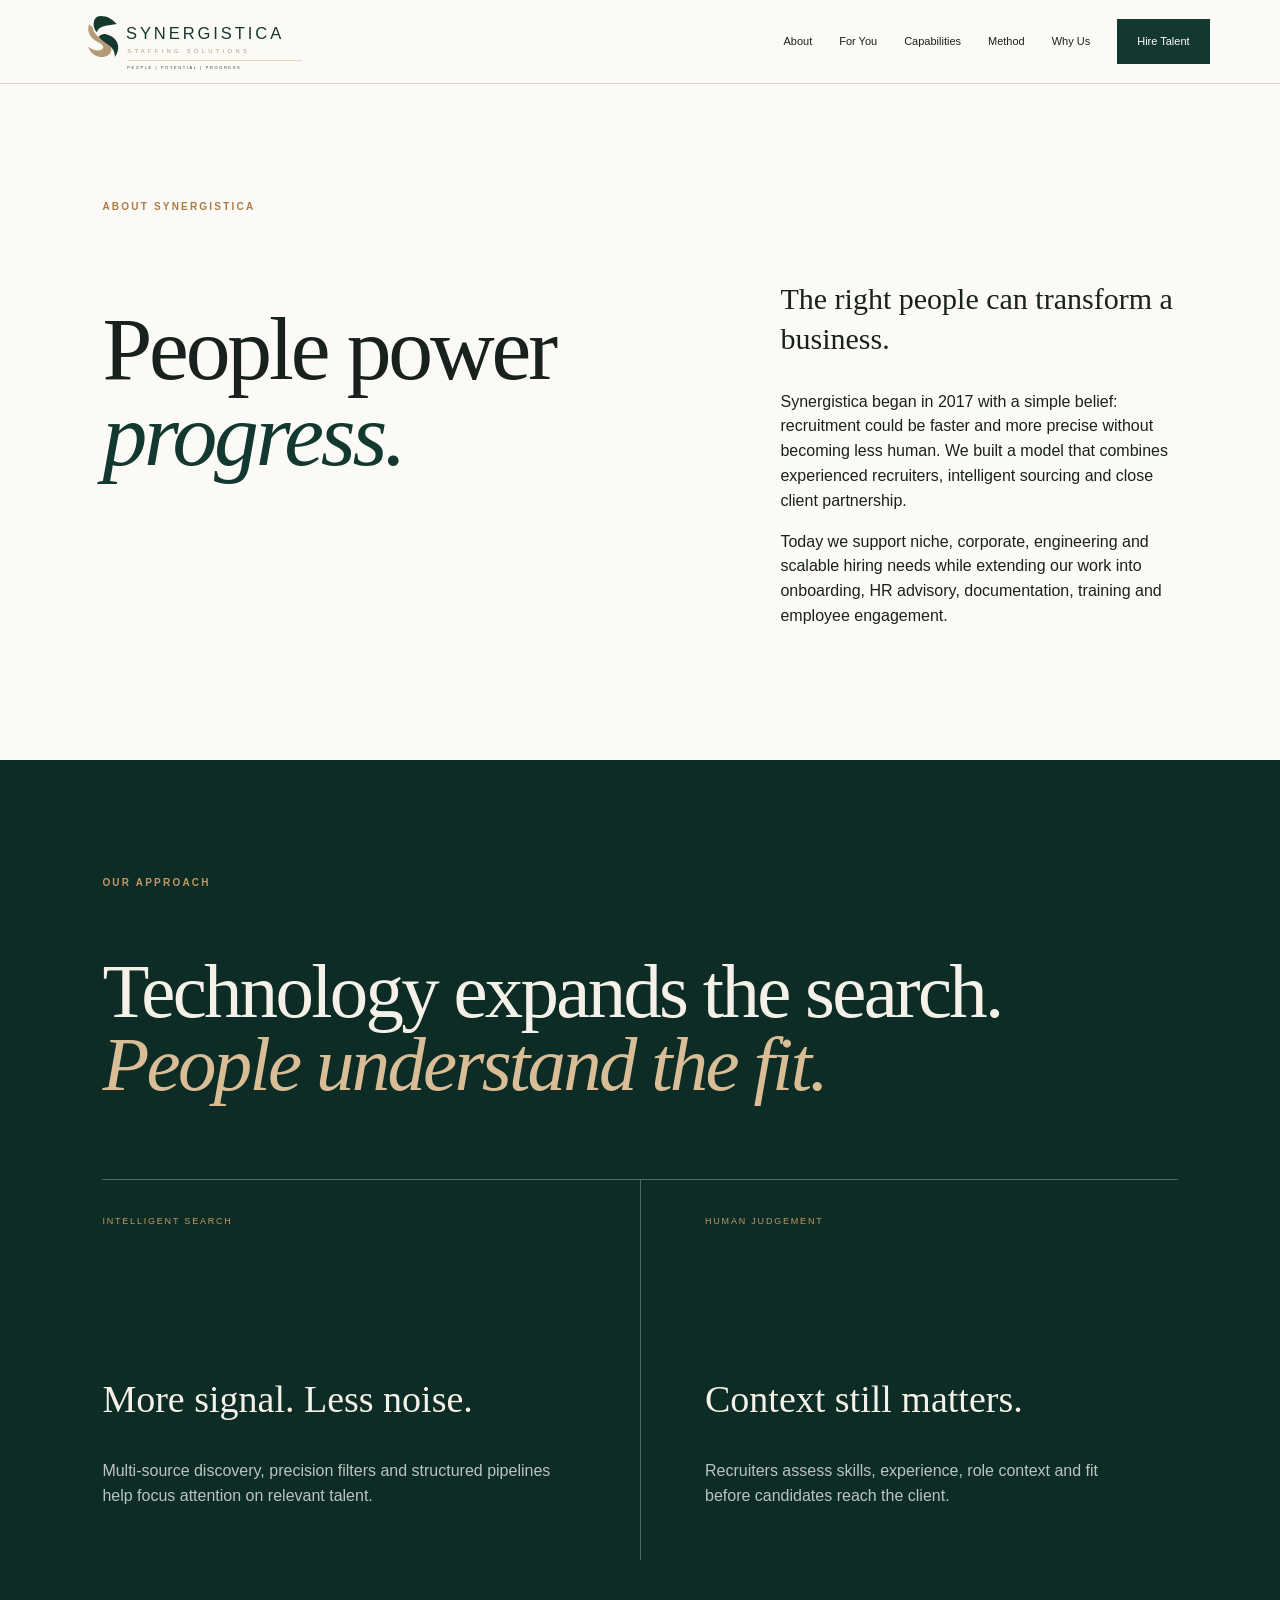
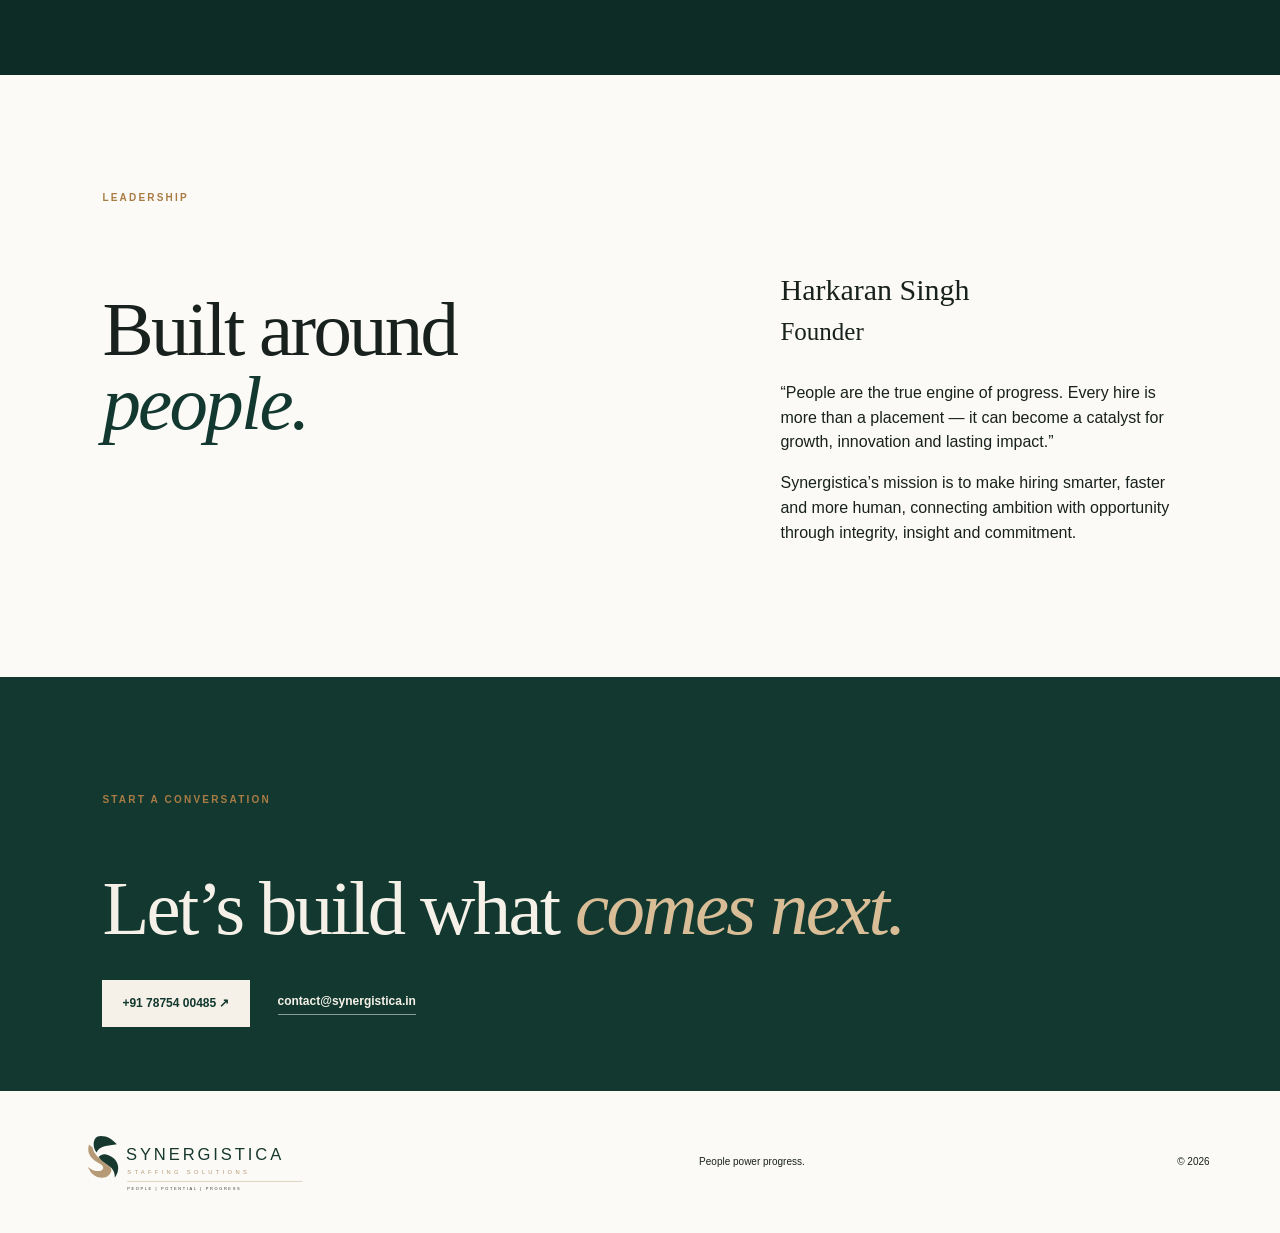
==== commit 6737447b: "Standardize approved logo and preview metadata" ====
--- a/about.html
+++ b/about.html
@@ -1 +1 @@
-<!doctype html><html lang="en"><head><meta charset="utf-8"><meta name="viewport" content="width=device-width,initial-scale=1"><meta name="theme-color" content="#12382f"><link rel="stylesheet" href="style.css"><title>About & Leadership | Synergistica Staffing Solutions</title><meta name="description" content="Meet Synergistica Staffing Solutions, founded in 2017 to bring human recruitment expertise and intelligent technology together."><link rel="canonical" href="https://karanzing1992.github.io/synergistica-website/about.html"><meta property="og:type" content="website"><meta property="og:site_name" content="Synergistica Staffing Solutions"><meta property="og:title" content="About & Leadership | Synergistica Staffing Solutions"><meta property="og:url" content="https://karanzing1992.github.io/synergistica-website/about.html"><meta name="twitter:card" content="summary"></head><body><header><a class="brand brand-logo" href="index.html" aria-label="Synergistica Staffing Solutions"><span class="brand-symbol" aria-hidden="true">S</span><span class="brand-type"><strong>SYNERGISTICA</strong><small>STAFFING SOLUTIONS</small></span></a><button class="menu" aria-label="Toggle menu">☰</button><nav><a href="about.html">About</a><a href="index.html#pathways">For You</a><a href="capabilities.html">Capabilities</a><a href="index.html#process">Method</a><a href="index.html#why">Why Us</a><a class="navcta" href="index.html#contact">Hire Talent</a></nav></header><main><section class="editorial"><div class="section-label">ABOUT SYNERGISTICA</div><div class="editorial-grid"><h1 style="font-size:clamp(56px,7vw,105px)">People power <span>progress.</span></h1><div><p class="big">The right people can transform a business.</p><p>Synergistica began in 2017 with a simple belief: recruitment could be faster and more precise without becoming less human. We built a model that combines experienced recruiters, intelligent sourcing and close client partnership.</p><p>Today we support niche, corporate, engineering and scalable hiring needs while extending our work into onboarding, HR advisory, documentation, training and employee engagement.</p></div></div></section><section class="forest"><div class="section-label">OUR APPROACH</div><h2>Technology expands the search.<br><em>People understand the fit.</em></h2><div class="path-grid"><article><span>INTELLIGENT SEARCH</span><div><h3>More signal. Less noise.</h3><p>Multi-source discovery, precision filters and structured pipelines help focus attention on relevant talent.</p></div></article><article><span>HUMAN JUDGEMENT</span><div><h3>Context still matters.</h3><p>Recruiters assess skills, experience, role context and fit before candidates reach the client.</p></div></article></div></section><section><div class="section-label">LEADERSHIP</div><div class="editorial-grid"><h2>Built around <em>people.</em></h2><div><p class="big">Harkaran Singh<br><small>Founder</small></p><p>“People are the true engine of progress. Every hire is more than a placement — it can become a catalyst for growth, innovation and lasting impact.”</p><p>Synergistica’s mission is to make hiring smarter, faster and more human, connecting ambition with opportunity through integrity, insight and commitment.</p></div></div></section><section class="contact"><div class="section-label">START A CONVERSATION</div><h2>Let’s build what <em>comes next.</em></h2><div class="actions"><a class="primary cream" href="tel:+917875400485">+91 78754 00485 ↗</a><a class="email" href="mailto:contact@synergistica.in">contact@synergistica.in</a></div></section></main><footer><a class="brand brand-logo" href="index.html" aria-label="Synergistica Staffing Solutions"><span class="brand-symbol" aria-hidden="true">S</span><span class="brand-type"><strong>SYNERGISTICA</strong><small>STAFFING SOLUTIONS</small></span></a><p>People power progress.</p><p>© <span id="year"></span></p></footer><script src="script.js"></script></body></html>+<!doctype html><html lang="en"><head><meta charset="utf-8"><meta name="viewport" content="width=device-width,initial-scale=1"><meta name="theme-color" content="#12382f"><link rel="stylesheet" href="style.css"><link rel="icon" type="image/svg+xml" href="/assets/favicon.svg"><link rel="shortcut icon" href="/assets/favicon.svg"><link rel="apple-touch-icon" href="/assets/social-logo.svg"><meta property="og:image" content="https://synergistica.in/assets/social-logo.svg"><meta property="og:image:alt" content="Synergistica Staffing Solutions"><meta name="twitter:card" content="summary_large_image"><meta name="twitter:image" content="https://synergistica.in/assets/social-logo.svg"><title>About & Leadership | Synergistica Staffing Solutions</title><meta name="description" content="Meet Synergistica Staffing Solutions, founded in 2017 to bring human recruitment expertise and intelligent technology together."><link rel="canonical" href="https://synergistica.in/about.html"><meta property="og:type" content="website"><meta property="og:site_name" content="Synergistica Staffing Solutions"><meta property="og:title" content="About & Leadership | Synergistica Staffing Solutions"><meta property="og:url" content="https://synergistica.in/about.html"></head><body><header><a class="brand brand-logo" href="index.html" aria-label="Synergistica Staffing Solutions"><img src="/assets/synergistica-logo.svg" alt="Synergistica Staffing Solutions" width="310" height="75"></a><button class="menu" aria-label="Toggle menu">☰</button><nav><a href="about.html">About</a><a href="index.html#pathways">For You</a><a href="capabilities.html">Capabilities</a><a href="index.html#process">Method</a><a href="index.html#why">Why Us</a><a class="navcta" href="hire-talent.html">Hire Talent</a></nav></header><main><section class="editorial"><div class="section-label">ABOUT SYNERGISTICA</div><div class="editorial-grid"><h1 style="font-size:clamp(56px,7vw,105px)">People power <span>progress.</span></h1><div><p class="big">The right people can transform a business.</p><p>Synergistica began in 2017 with a simple belief: recruitment could be faster and more precise without becoming less human. We built a model that combines experienced recruiters, intelligent sourcing and close client partnership.</p><p>Today we support niche, corporate, engineering and scalable hiring needs while extending our work into onboarding, HR advisory, documentation, training and employee engagement.</p></div></div></section><section class="forest"><div class="section-label">OUR APPROACH</div><h2>Technology expands the search.<br><em>People understand the fit.</em></h2><div class="path-grid"><article><span>INTELLIGENT SEARCH</span><div><h3>More signal. Less noise.</h3><p>Multi-source discovery, precision filters and structured pipelines help focus attention on relevant talent.</p></div></article><article><span>HUMAN JUDGEMENT</span><div><h3>Context still matters.</h3><p>Recruiters assess skills, experience, role context and fit before candidates reach the client.</p></div></article></div></section><section><div class="section-label">LEADERSHIP</div><div class="editorial-grid"><h2>Built around <em>people.</em></h2><div><p class="big">Harkaran Singh<br><small>Founder</small></p><p>“People are the true engine of progress. Every hire is more than a placement — it can become a catalyst for growth, innovation and lasting impact.”</p><p>Synergistica’s mission is to make hiring smarter, faster and more human, connecting ambition with opportunity through integrity, insight and commitment.</p></div></div></section><section class="contact"><div class="section-label">START A CONVERSATION</div><h2>Let’s build what <em>comes next.</em></h2><div class="actions"><a class="primary cream" href="tel:+917875400485">+91 78754 00485 ↗</a><a class="email" href="mailto:contact@synergistica.in">contact@synergistica.in</a></div></section></main><footer><a class="brand brand-logo" href="index.html" aria-label="Synergistica Staffing Solutions"><img src="/assets/synergistica-logo.svg" alt="Synergistica Staffing Solutions" width="310" height="75"></a><p>People power progress.</p><p>© <span id="year"></span></p></footer><script src="script.js"></script></body></html>
--- a/style.css
+++ b/style.css
@@ -8,3 +8,9 @@
 .brand-type strong{font:400 17px Arial,sans-serif;letter-spacing:3px;color:#17382f}
 .brand-type small{margin-top:7px;font:500 7px Arial,sans-serif;letter-spacing:4px;color:#a7865d}
 @media(max-width:720px){.brand-logo{gap:7px}.brand-symbol{width:30px;height:30px;font-size:19px}.brand-type strong{font-size:13px;letter-spacing:2px}.brand-type small{font-size:6px;letter-spacing:2px;margin-top:5px}}
+
+.form-hero{padding:9vw 5.5vw 5vw;max-width:1200px}.form-hero h1{max-width:980px}.form-hero .lead{max-width:680px}.form-wrap{padding:0 5.5vw 9vw}.lead-form{max-width:900px;display:grid;grid-template-columns:1fr 1fr;gap:26px 32px;padding:48px;background:var(--ivory);border:1px solid var(--line)}.lead-form label{display:flex;flex-direction:column;gap:9px;font-size:11px;font-weight:700;letter-spacing:1.5px;text-transform:uppercase}.lead-form label:nth-last-of-type(1){grid-column:1/-1}.lead-form input,.lead-form textarea{width:100%;border:0;border-bottom:1px solid #aaa397;background:transparent;padding:12px 2px;font:400 16px Arial,sans-serif;color:var(--ink);outline:none;text-transform:none;letter-spacing:0}.lead-form textarea{border:1px solid #cfc7ba;padding:14px;resize:vertical}.lead-form input:focus,.lead-form textarea:focus{border-color:var(--forest)}.lead-form .primary{border:0;cursor:pointer;width:max-content}.form-note{grid-column:1/-1;margin:0;font-size:12px;color:#666}.lead-form button{font:inherit}@media(max-width:720px){.form-hero{padding-top:70px}.lead-form{grid-template-columns:1fr;padding:28px 20px;gap:22px}.lead-form label:nth-last-of-type(1){grid-column:auto}.form-note{grid-column:auto}}
+
+.google-form-shell{max-width:960px;background:#fff;border:1px solid var(--line);box-shadow:0 18px 50px rgba(24,33,29,.06);overflow:hidden}.google-form-shell iframe{display:block;width:100%;height:1120px;border:0;background:#fff}@media(max-width:720px){.google-form-shell{margin:0 -2vw;border-left:0;border-right:0}.google-form-shell iframe{height:1320px}}
+
+.native-form select{width:100%;border:0;border-bottom:1px solid #aaa397;background:transparent;padding:12px 2px;font:400 16px Arial,sans-serif;color:var(--ink);outline:none}.native-form input[type=file]{border:1px dashed #b9b1a4;padding:14px;background:rgba(255,255,255,.45)}.field-help{display:block;margin-top:-4px;font-size:11px;font-weight:400;line-height:1.5;letter-spacing:0;text-transform:none;color:#6b6b65}.native-form label:has(textarea){grid-column:1/-1}@media(max-width:720px){.native-form label:has(textarea){grid-column:auto}}
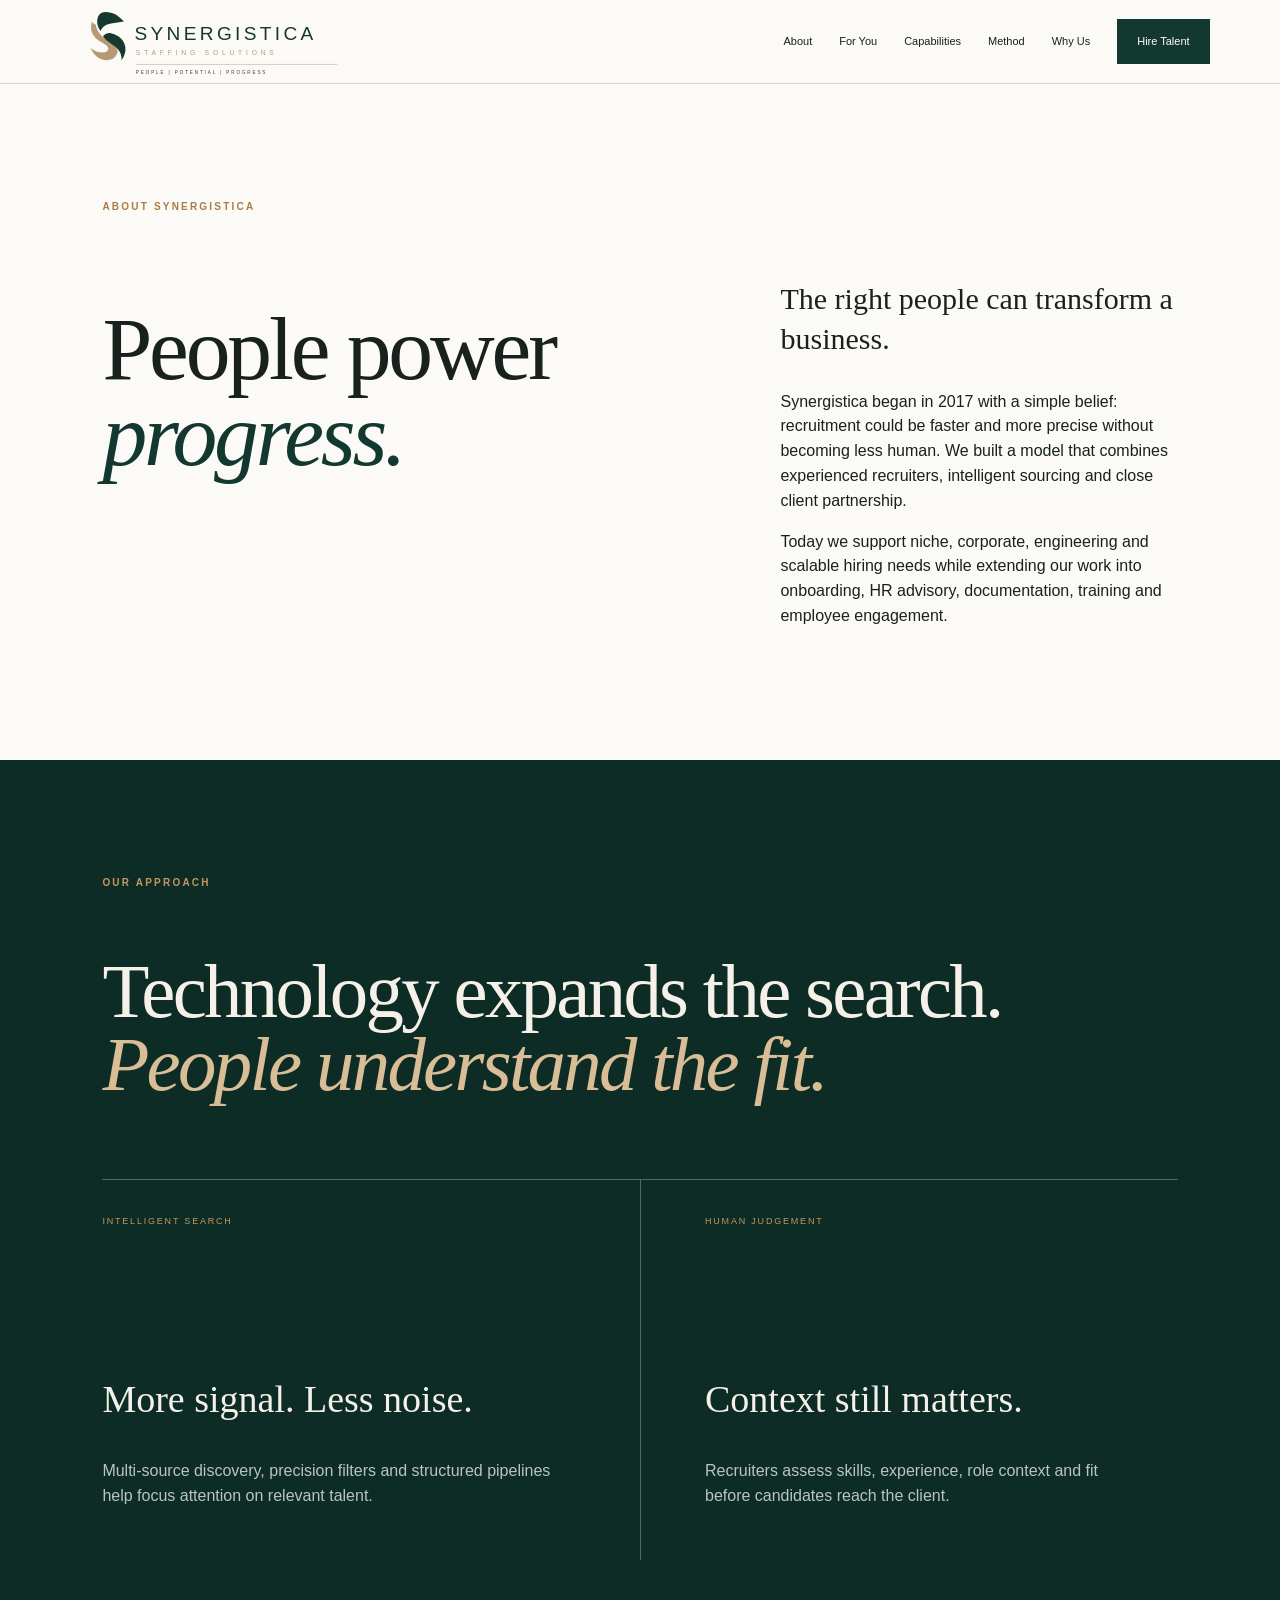
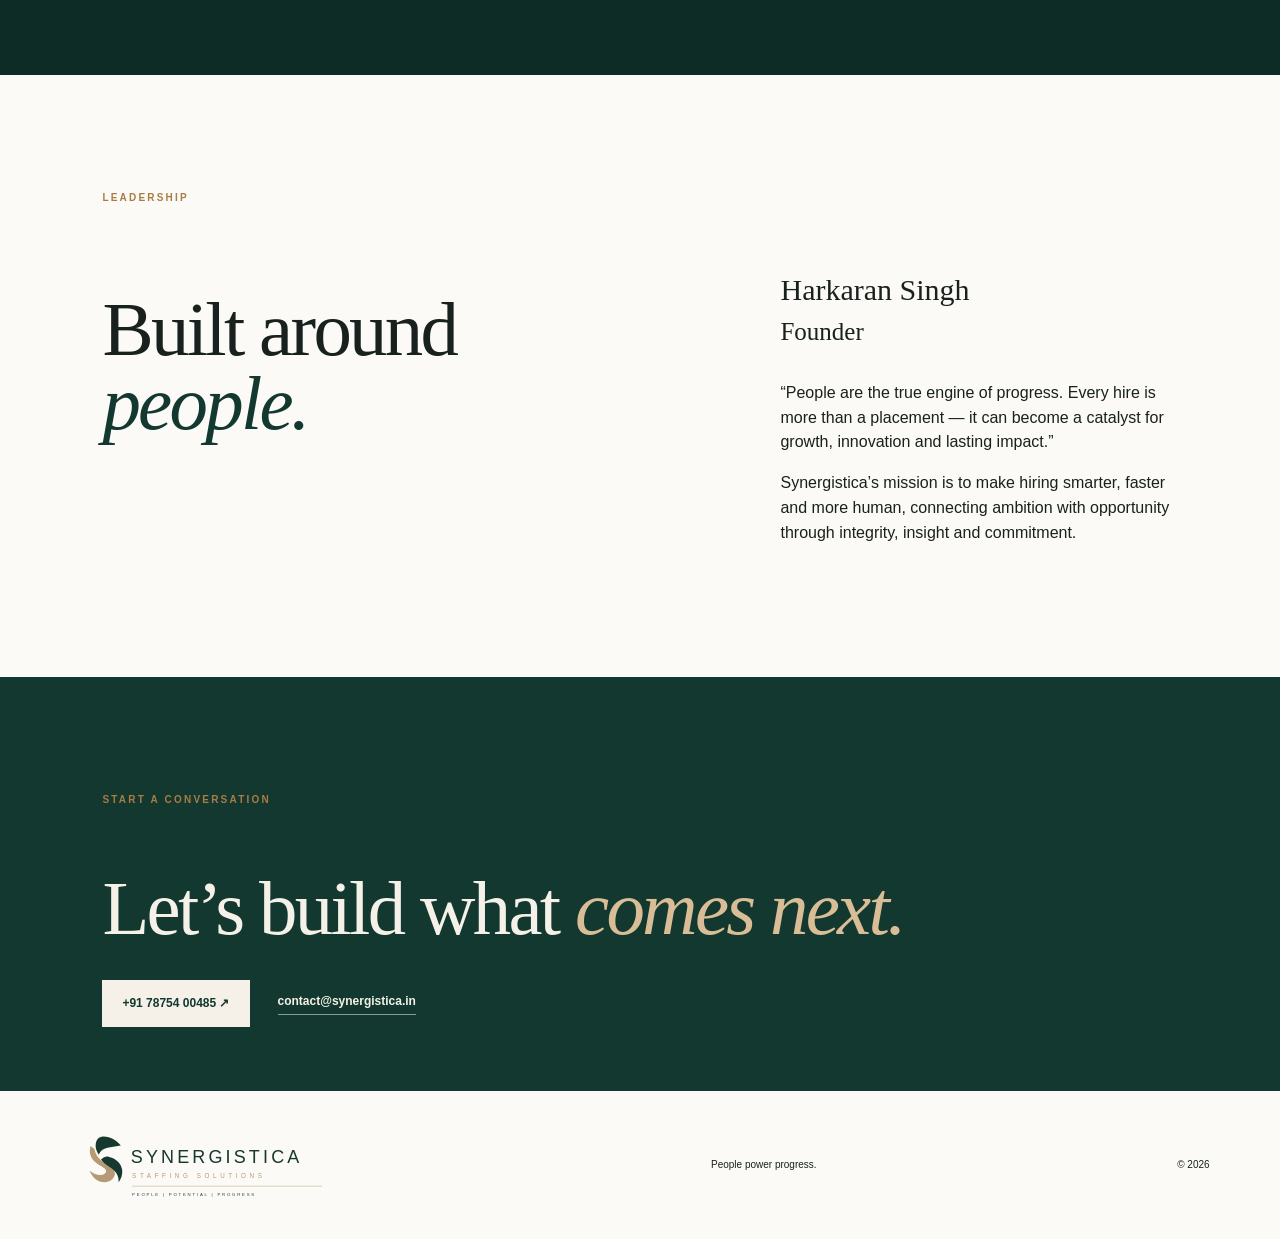
==== commit 4858dd7d: "SEO optimize page metadata and search intent" ====
--- a/about.html
+++ b/about.html
@@ -1 +1 @@
-<!doctype html><html lang="en"><head><meta charset="utf-8"><meta name="viewport" content="width=device-width,initial-scale=1"><meta name="theme-color" content="#12382f"><link rel="stylesheet" href="style.css"><link rel="icon" type="image/svg+xml" href="/assets/favicon.svg"><link rel="shortcut icon" href="/assets/favicon.svg"><link rel="apple-touch-icon" href="/assets/social-logo.svg"><meta property="og:image" content="https://synergistica.in/assets/social-logo.svg"><meta property="og:image:alt" content="Synergistica Staffing Solutions"><meta name="twitter:card" content="summary_large_image"><meta name="twitter:image" content="https://synergistica.in/assets/social-logo.svg"><title>About & Leadership | Synergistica Staffing Solutions</title><meta name="description" content="Meet Synergistica Staffing Solutions, founded in 2017 to bring human recruitment expertise and intelligent technology together."><link rel="canonical" href="https://synergistica.in/about.html"><meta property="og:type" content="website"><meta property="og:site_name" content="Synergistica Staffing Solutions"><meta property="og:title" content="About & Leadership | Synergistica Staffing Solutions"><meta property="og:url" content="https://synergistica.in/about.html"></head><body><header><a class="brand brand-logo" href="index.html" aria-label="Synergistica Staffing Solutions"><img src="/assets/synergistica-logo.svg" alt="Synergistica Staffing Solutions" width="310" height="75"></a><button class="menu" aria-label="Toggle menu">☰</button><nav><a href="about.html">About</a><a href="index.html#pathways">For You</a><a href="capabilities.html">Capabilities</a><a href="index.html#process">Method</a><a href="index.html#why">Why Us</a><a class="navcta" href="hire-talent.html">Hire Talent</a></nav></header><main><section class="editorial"><div class="section-label">ABOUT SYNERGISTICA</div><div class="editorial-grid"><h1 style="font-size:clamp(56px,7vw,105px)">People power <span>progress.</span></h1><div><p class="big">The right people can transform a business.</p><p>Synergistica began in 2017 with a simple belief: recruitment could be faster and more precise without becoming less human. We built a model that combines experienced recruiters, intelligent sourcing and close client partnership.</p><p>Today we support niche, corporate, engineering and scalable hiring needs while extending our work into onboarding, HR advisory, documentation, training and employee engagement.</p></div></div></section><section class="forest"><div class="section-label">OUR APPROACH</div><h2>Technology expands the search.<br><em>People understand the fit.</em></h2><div class="path-grid"><article><span>INTELLIGENT SEARCH</span><div><h3>More signal. Less noise.</h3><p>Multi-source discovery, precision filters and structured pipelines help focus attention on relevant talent.</p></div></article><article><span>HUMAN JUDGEMENT</span><div><h3>Context still matters.</h3><p>Recruiters assess skills, experience, role context and fit before candidates reach the client.</p></div></article></div></section><section><div class="section-label">LEADERSHIP</div><div class="editorial-grid"><h2>Built around <em>people.</em></h2><div><p class="big">Harkaran Singh<br><small>Founder</small></p><p>“People are the true engine of progress. Every hire is more than a placement — it can become a catalyst for growth, innovation and lasting impact.”</p><p>Synergistica’s mission is to make hiring smarter, faster and more human, connecting ambition with opportunity through integrity, insight and commitment.</p></div></div></section><section class="contact"><div class="section-label">START A CONVERSATION</div><h2>Let’s build what <em>comes next.</em></h2><div class="actions"><a class="primary cream" href="tel:+917875400485">+91 78754 00485 ↗</a><a class="email" href="mailto:contact@synergistica.in">contact@synergistica.in</a></div></section></main><footer><a class="brand brand-logo" href="index.html" aria-label="Synergistica Staffing Solutions"><img src="/assets/synergistica-logo.svg" alt="Synergistica Staffing Solutions" width="310" height="75"></a><p>People power progress.</p><p>© <span id="year"></span></p></footer><script src="script.js"></script></body></html>+<!doctype html><html lang="en"><head><meta charset="utf-8"><meta name="viewport" content="width=device-width,initial-scale=1"><meta name="theme-color" content="#12382f"><link rel="stylesheet" href="style.css"><link rel="icon" type="image/svg+xml" href="/assets/favicon.svg"><link rel="shortcut icon" href="/assets/favicon.svg"><link rel="apple-touch-icon" href="/assets/social-logo.svg"><meta property="og:image" content="https://synergistica.in/assets/social-logo.svg"><meta property="og:image:alt" content="Synergistica Staffing Solutions"><meta name="twitter:card" content="summary_large_image"><meta name="twitter:image" content="https://synergistica.in/assets/social-logo.svg"><title>About Synergistica | Recruitment & Staffing Agency Goa</title><meta name="description" content="Founded in 2017, Synergistica combines experienced recruiters and intelligent sourcing to deliver recruitment, staffing and workforce solutions from Goa across India."><link rel="canonical" href="https://synergistica.in/about.html"><meta property="og:type" content="website"><meta property="og:site_name" content="Synergistica Staffing Solutions"><meta property="og:title" content="About Synergistica | Recruitment & Staffing Agency Goa"><meta property="og:description" content="Founded in 2017, Synergistica combines experienced recruiters and intelligent sourcing to deliver recruitment, staffing and workforce solutions from Goa across India."><meta property="og:url" content="https://synergistica.in/about.html"></head><body><header><a class="brand brand-logo" href="index.html" aria-label="Synergistica Staffing Solutions"><img src="/assets/synergistica-logo.svg" alt="Synergistica Staffing Solutions" width="310" height="75"></a><button class="menu" aria-label="Toggle menu">☰</button><nav><a href="about.html">About</a><a href="index.html#pathways">For You</a><a href="capabilities.html">Capabilities</a><a href="index.html#process">Method</a><a href="index.html#why">Why Us</a><a class="navcta" href="hire-talent.html">Hire Talent</a></nav></header><main><section class="editorial"><div class="section-label">ABOUT SYNERGISTICA</div><div class="editorial-grid"><h1 style="font-size:clamp(56px,7vw,105px)">People power <span>progress.</span></h1><div><p class="big">The right people can transform a business.</p><p>Synergistica began in 2017 with a simple belief: recruitment could be faster and more precise without becoming less human. We built a model that combines experienced recruiters, intelligent sourcing and close client partnership.</p><p>Today we support niche, corporate, engineering and scalable hiring needs while extending our work into onboarding, HR advisory, documentation, training and employee engagement.</p></div></div></section><section class="forest"><div class="section-label">OUR APPROACH</div><h2>Technology expands the search.<br><em>People understand the fit.</em></h2><div class="path-grid"><article><span>INTELLIGENT SEARCH</span><div><h3>More signal. Less noise.</h3><p>Multi-source discovery, precision filters and structured pipelines help focus attention on relevant talent.</p></div></article><article><span>HUMAN JUDGEMENT</span><div><h3>Context still matters.</h3><p>Recruiters assess skills, experience, role context and fit before candidates reach the client.</p></div></article></div></section><section><div class="section-label">LEADERSHIP</div><div class="editorial-grid"><h2>Built around <em>people.</em></h2><div><p class="big">Harkaran Singh<br><small>Founder</small></p><p>“People are the true engine of progress. Every hire is more than a placement — it can become a catalyst for growth, innovation and lasting impact.”</p><p>Synergistica’s mission is to make hiring smarter, faster and more human, connecting ambition with opportunity through integrity, insight and commitment.</p></div></div></section><section class="contact"><div class="section-label">START A CONVERSATION</div><h2>Let’s build what <em>comes next.</em></h2><div class="actions"><a class="primary cream" href="tel:+917875400485">+91 78754 00485 ↗</a><a class="email" href="mailto:contact@synergistica.in">contact@synergistica.in</a></div></section></main><footer><a class="brand brand-logo" href="index.html" aria-label="Synergistica Staffing Solutions"><img src="/assets/synergistica-logo.svg" alt="Synergistica Staffing Solutions" width="310" height="75"></a><p>People power progress.</p><p>© <span id="year"></span></p></footer><script src="script.js"></script></body></html>
--- a/style.css
+++ b/style.css
@@ -14,3 +14,12 @@
 .google-form-shell{max-width:960px;background:#fff;border:1px solid var(--line);box-shadow:0 18px 50px rgba(24,33,29,.06);overflow:hidden}.google-form-shell iframe{display:block;width:100%;height:1120px;border:0;background:#fff}@media(max-width:720px){.google-form-shell{margin:0 -2vw;border-left:0;border-right:0}.google-form-shell iframe{height:1320px}}
 
 .native-form select{width:100%;border:0;border-bottom:1px solid #aaa397;background:transparent;padding:12px 2px;font:400 16px Arial,sans-serif;color:var(--ink);outline:none}.native-form input[type=file]{border:1px dashed #b9b1a4;padding:14px;background:rgba(255,255,255,.45)}.field-help{display:block;margin-top:-4px;font-size:11px;font-weight:400;line-height:1.5;letter-spacing:0;text-transform:none;color:#6b6b65}.native-form label:has(textarea){grid-column:1/-1}@media(max-width:720px){.native-form label:has(textarea){grid-column:auto}}
+
+/* Canonical brand asset */
+.brand-logo{display:flex;align-items:center;width:min(310px,52vw)!important;max-width:310px!important;height:auto!important}.brand-logo img{display:block;width:100%;height:auto;max-height:72px;object-fit:contain;object-position:left center}footer .brand-logo{width:min(280px,60vw)!important}@media(max-width:720px){.brand-logo{width:205px!important;max-width:58vw!important}.brand-logo img{max-height:52px}}
+
+/* Interactive talent-intelligence hero */
+.hero{position:relative;isolation:isolate;overflow:hidden}.hero-copy,.hero-visual{position:relative;z-index:2}.ai-network{position:absolute;inset:0;z-index:1;pointer-events:none;overflow:hidden}.ai-network canvas{width:100%;height:100%;display:block;opacity:.78}.ai-network-label{position:absolute;left:2vw;bottom:22px;writing-mode:vertical-rl;transform:rotate(180deg);font:600 8px/1 Arial,sans-serif;letter-spacing:.22em;color:rgba(23,56,47,.42)}.ai-network-label span{color:var(--bronze)}.hero-copy{background:linear-gradient(90deg,rgba(248,245,238,.94) 0%,rgba(248,245,238,.88) 68%,rgba(248,245,238,.18) 100%)}.hero-visual{background:rgba(23,56,47,.91);backdrop-filter:blur(.6px)}@media(max-width:850px){.ai-network{bottom:38%}.ai-network-label{display:none}.hero-copy{background:rgba(248,245,238,.92)}}@media(prefers-reduced-motion:reduce){.ai-network canvas{opacity:.42}}
+
+/* AI network visibility fallback */
+.ai-network{background-image:radial-gradient(circle at 18% 28%,rgba(181,154,117,.28) 0 1.5px,transparent 2px),radial-gradient(circle at 36% 68%,rgba(23,56,47,.22) 0 1.5px,transparent 2px),radial-gradient(circle at 53% 31%,rgba(181,154,117,.22) 0 1.5px,transparent 2px);background-size:140px 120px,170px 145px,210px 165px}.ai-network canvas{opacity:1}.hero-copy{background:linear-gradient(90deg,rgba(248,245,238,.88),rgba(248,245,238,.72) 72%,rgba(248,245,238,.08))}.hero-visual{background:rgba(23,56,47,.86)}
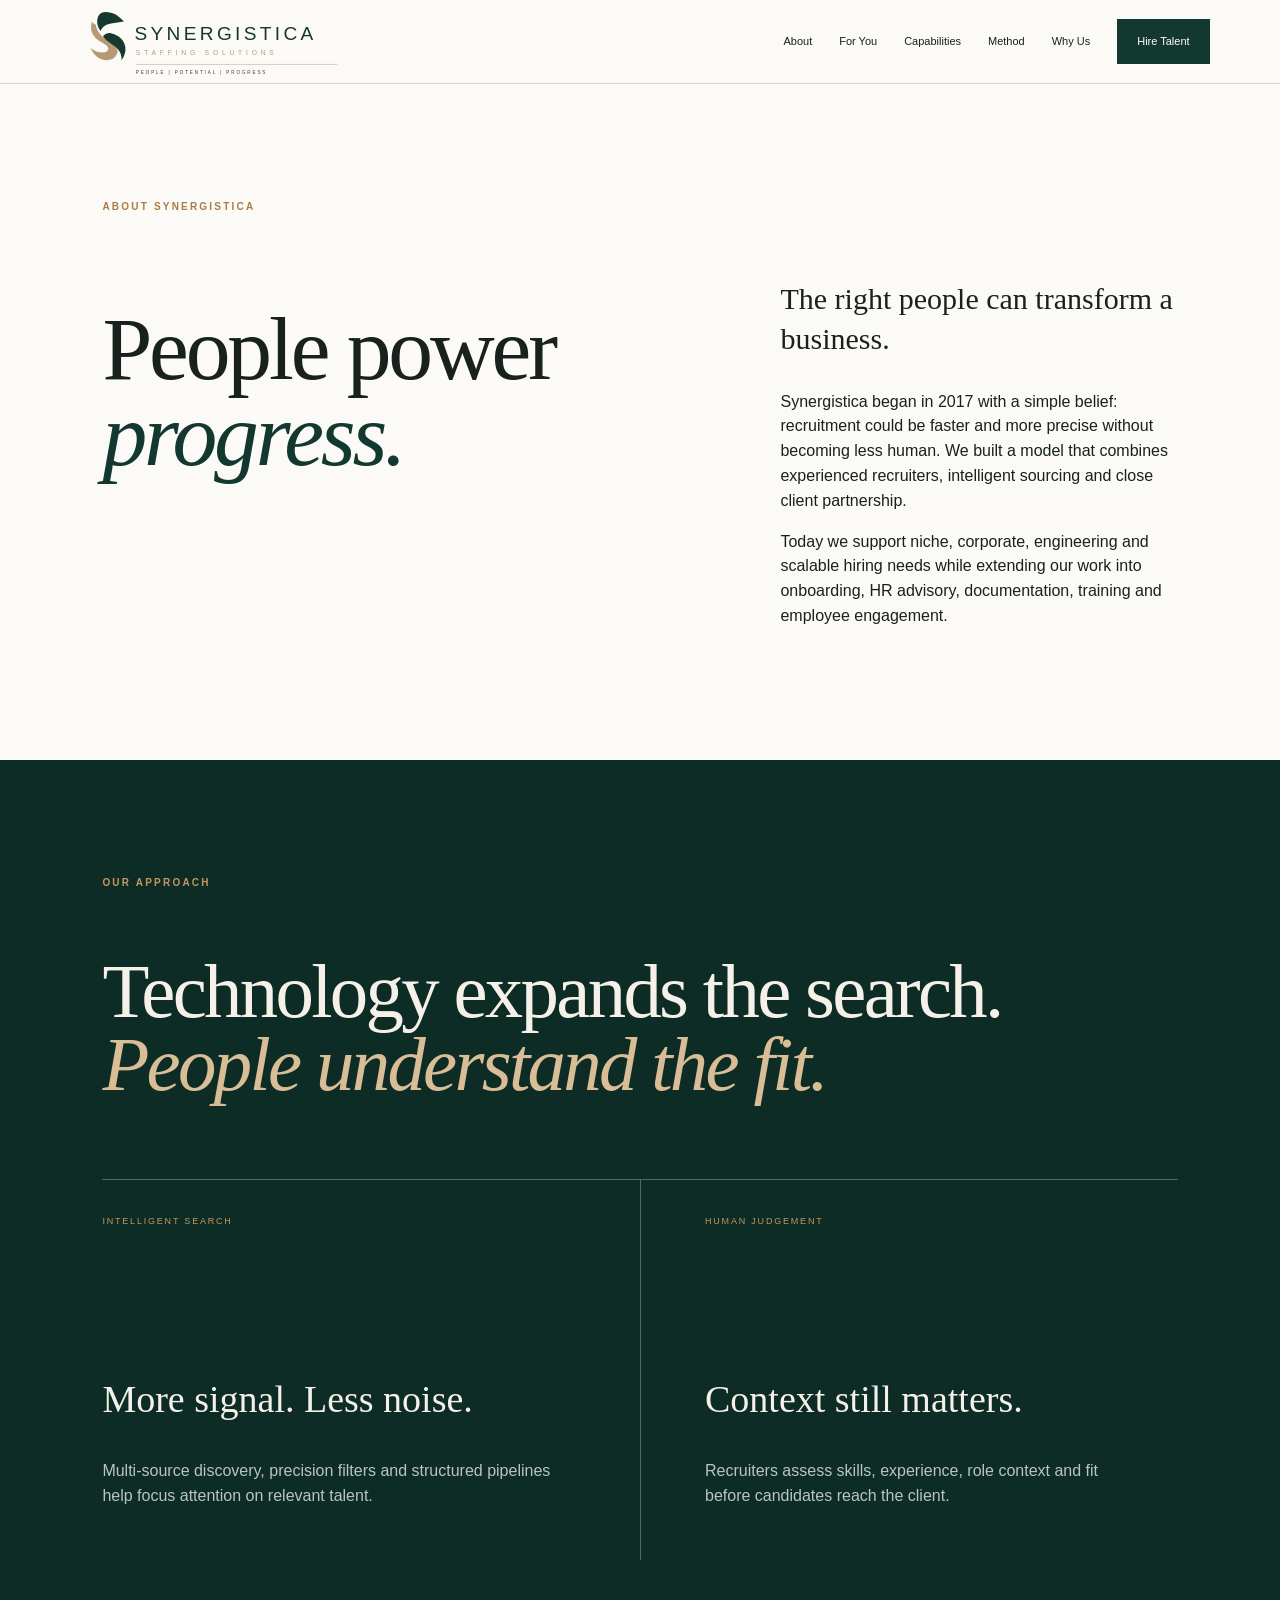
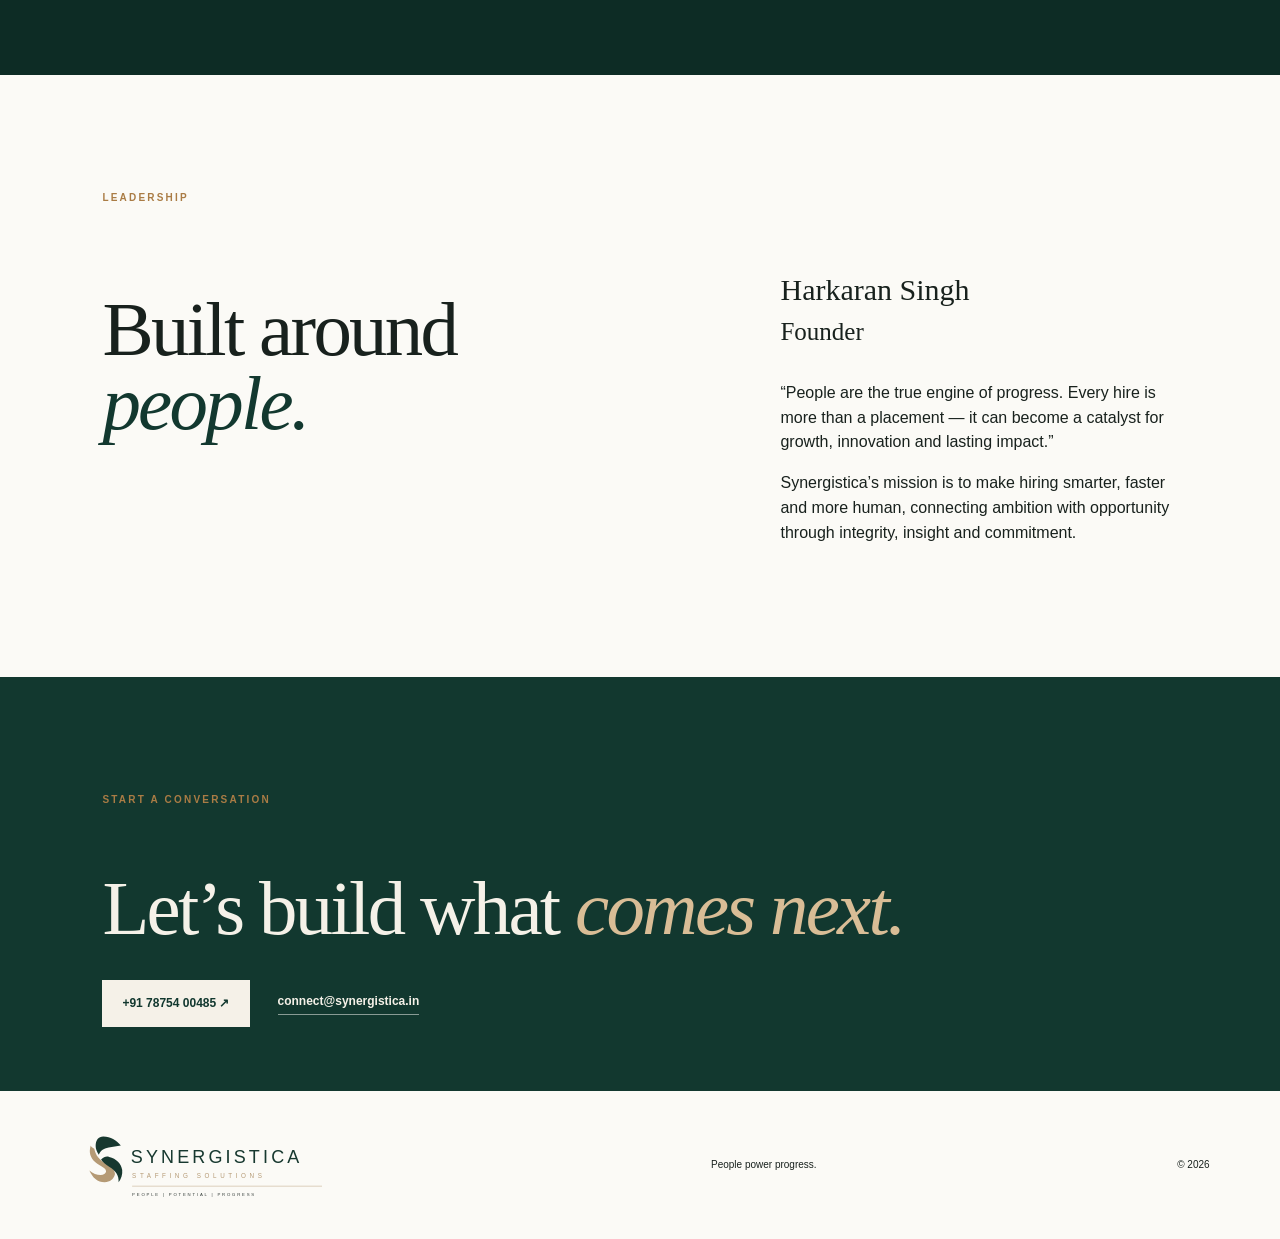
==== commit 02d8b711: "Use canonical connect@synergistica.in email" ====
--- a/about.html
+++ b/about.html
@@ -1 +1 @@
-<!doctype html><html lang="en"><head><meta charset="utf-8"><meta name="viewport" content="width=device-width,initial-scale=1"><meta name="theme-color" content="#12382f"><link rel="stylesheet" href="style.css"><link rel="icon" type="image/svg+xml" href="/assets/favicon.svg"><link rel="shortcut icon" href="/assets/favicon.svg"><link rel="apple-touch-icon" href="/assets/social-logo.svg"><meta property="og:image" content="https://synergistica.in/assets/social-logo.svg"><meta property="og:image:alt" content="Synergistica Staffing Solutions"><meta name="twitter:card" content="summary_large_image"><meta name="twitter:image" content="https://synergistica.in/assets/social-logo.svg"><title>About Synergistica | Recruitment & Staffing Agency Goa</title><meta name="description" content="Founded in 2017, Synergistica combines experienced recruiters and intelligent sourcing to deliver recruitment, staffing and workforce solutions from Goa across India."><link rel="canonical" href="https://synergistica.in/about.html"><meta property="og:type" content="website"><meta property="og:site_name" content="Synergistica Staffing Solutions"><meta property="og:title" content="About Synergistica | Recruitment & Staffing Agency Goa"><meta property="og:description" content="Founded in 2017, Synergistica combines experienced recruiters and intelligent sourcing to deliver recruitment, staffing and workforce solutions from Goa across India."><meta property="og:url" content="https://synergistica.in/about.html"></head><body><header><a class="brand brand-logo" href="index.html" aria-label="Synergistica Staffing Solutions"><img src="/assets/synergistica-logo.svg" alt="Synergistica Staffing Solutions" width="310" height="75"></a><button class="menu" aria-label="Toggle menu">☰</button><nav><a href="about.html">About</a><a href="index.html#pathways">For You</a><a href="capabilities.html">Capabilities</a><a href="index.html#process">Method</a><a href="index.html#why">Why Us</a><a class="navcta" href="hire-talent.html">Hire Talent</a></nav></header><main><section class="editorial"><div class="section-label">ABOUT SYNERGISTICA</div><div class="editorial-grid"><h1 style="font-size:clamp(56px,7vw,105px)">People power <span>progress.</span></h1><div><p class="big">The right people can transform a business.</p><p>Synergistica began in 2017 with a simple belief: recruitment could be faster and more precise without becoming less human. We built a model that combines experienced recruiters, intelligent sourcing and close client partnership.</p><p>Today we support niche, corporate, engineering and scalable hiring needs while extending our work into onboarding, HR advisory, documentation, training and employee engagement.</p></div></div></section><section class="forest"><div class="section-label">OUR APPROACH</div><h2>Technology expands the search.<br><em>People understand the fit.</em></h2><div class="path-grid"><article><span>INTELLIGENT SEARCH</span><div><h3>More signal. Less noise.</h3><p>Multi-source discovery, precision filters and structured pipelines help focus attention on relevant talent.</p></div></article><article><span>HUMAN JUDGEMENT</span><div><h3>Context still matters.</h3><p>Recruiters assess skills, experience, role context and fit before candidates reach the client.</p></div></article></div></section><section><div class="section-label">LEADERSHIP</div><div class="editorial-grid"><h2>Built around <em>people.</em></h2><div><p class="big">Harkaran Singh<br><small>Founder</small></p><p>“People are the true engine of progress. Every hire is more than a placement — it can become a catalyst for growth, innovation and lasting impact.”</p><p>Synergistica’s mission is to make hiring smarter, faster and more human, connecting ambition with opportunity through integrity, insight and commitment.</p></div></div></section><section class="contact"><div class="section-label">START A CONVERSATION</div><h2>Let’s build what <em>comes next.</em></h2><div class="actions"><a class="primary cream" href="tel:+917875400485">+91 78754 00485 ↗</a><a class="email" href="mailto:contact@synergistica.in">contact@synergistica.in</a></div></section></main><footer><a class="brand brand-logo" href="index.html" aria-label="Synergistica Staffing Solutions"><img src="/assets/synergistica-logo.svg" alt="Synergistica Staffing Solutions" width="310" height="75"></a><p>People power progress.</p><p>© <span id="year"></span></p></footer><script src="script.js"></script></body></html>+<!doctype html><html lang="en"><head><meta charset="utf-8"><meta name="viewport" content="width=device-width,initial-scale=1"><meta name="theme-color" content="#12382f"><link rel="stylesheet" href="style.css"><link rel="icon" type="image/svg+xml" href="/assets/favicon.svg"><link rel="shortcut icon" href="/assets/favicon.svg"><link rel="apple-touch-icon" href="/assets/social-logo.svg"><meta property="og:image" content="https://synergistica.in/assets/social-logo.svg"><meta property="og:image:alt" content="Synergistica Staffing Solutions"><meta name="twitter:card" content="summary_large_image"><meta name="twitter:image" content="https://synergistica.in/assets/social-logo.svg"><title>About Synergistica | Recruitment & Staffing Agency Goa</title><meta name="description" content="Founded in 2017, Synergistica combines experienced recruiters and intelligent sourcing to deliver recruitment, staffing and workforce solutions from Goa across India."><link rel="canonical" href="https://synergistica.in/about.html"><meta property="og:type" content="website"><meta property="og:site_name" content="Synergistica Staffing Solutions"><meta property="og:title" content="About Synergistica | Recruitment & Staffing Agency Goa"><meta property="og:description" content="Founded in 2017, Synergistica combines experienced recruiters and intelligent sourcing to deliver recruitment, staffing and workforce solutions from Goa across India."><meta property="og:url" content="https://synergistica.in/about.html"></head><body><header><a class="brand brand-logo" href="index.html" aria-label="Synergistica Staffing Solutions"><img src="/assets/synergistica-logo.svg" alt="Synergistica Staffing Solutions" width="310" height="75"></a><button class="menu" aria-label="Toggle menu">☰</button><nav><a href="about.html">About</a><a href="index.html#pathways">For You</a><a href="capabilities.html">Capabilities</a><a href="index.html#process">Method</a><a href="index.html#why">Why Us</a><a class="navcta" href="hire-talent.html">Hire Talent</a></nav></header><main><section class="editorial"><div class="section-label">ABOUT SYNERGISTICA</div><div class="editorial-grid"><h1 style="font-size:clamp(56px,7vw,105px)">People power <span>progress.</span></h1><div><p class="big">The right people can transform a business.</p><p>Synergistica began in 2017 with a simple belief: recruitment could be faster and more precise without becoming less human. We built a model that combines experienced recruiters, intelligent sourcing and close client partnership.</p><p>Today we support niche, corporate, engineering and scalable hiring needs while extending our work into onboarding, HR advisory, documentation, training and employee engagement.</p></div></div></section><section class="forest"><div class="section-label">OUR APPROACH</div><h2>Technology expands the search.<br><em>People understand the fit.</em></h2><div class="path-grid"><article><span>INTELLIGENT SEARCH</span><div><h3>More signal. Less noise.</h3><p>Multi-source discovery, precision filters and structured pipelines help focus attention on relevant talent.</p></div></article><article><span>HUMAN JUDGEMENT</span><div><h3>Context still matters.</h3><p>Recruiters assess skills, experience, role context and fit before candidates reach the client.</p></div></article></div></section><section><div class="section-label">LEADERSHIP</div><div class="editorial-grid"><h2>Built around <em>people.</em></h2><div><p class="big">Harkaran Singh<br><small>Founder</small></p><p>“People are the true engine of progress. Every hire is more than a placement — it can become a catalyst for growth, innovation and lasting impact.”</p><p>Synergistica’s mission is to make hiring smarter, faster and more human, connecting ambition with opportunity through integrity, insight and commitment.</p></div></div></section><section class="contact"><div class="section-label">START A CONVERSATION</div><h2>Let’s build what <em>comes next.</em></h2><div class="actions"><a class="primary cream" href="tel:+917875400485">+91 78754 00485 ↗</a><a class="email" href="mailto:connect@synergistica.in">connect@synergistica.in</a></div></section></main><footer><a class="brand brand-logo" href="index.html" aria-label="Synergistica Staffing Solutions"><img src="/assets/synergistica-logo.svg" alt="Synergistica Staffing Solutions" width="310" height="75"></a><p>People power progress.</p><p>© <span id="year"></span></p></footer><script src="script.js"></script></body></html>
